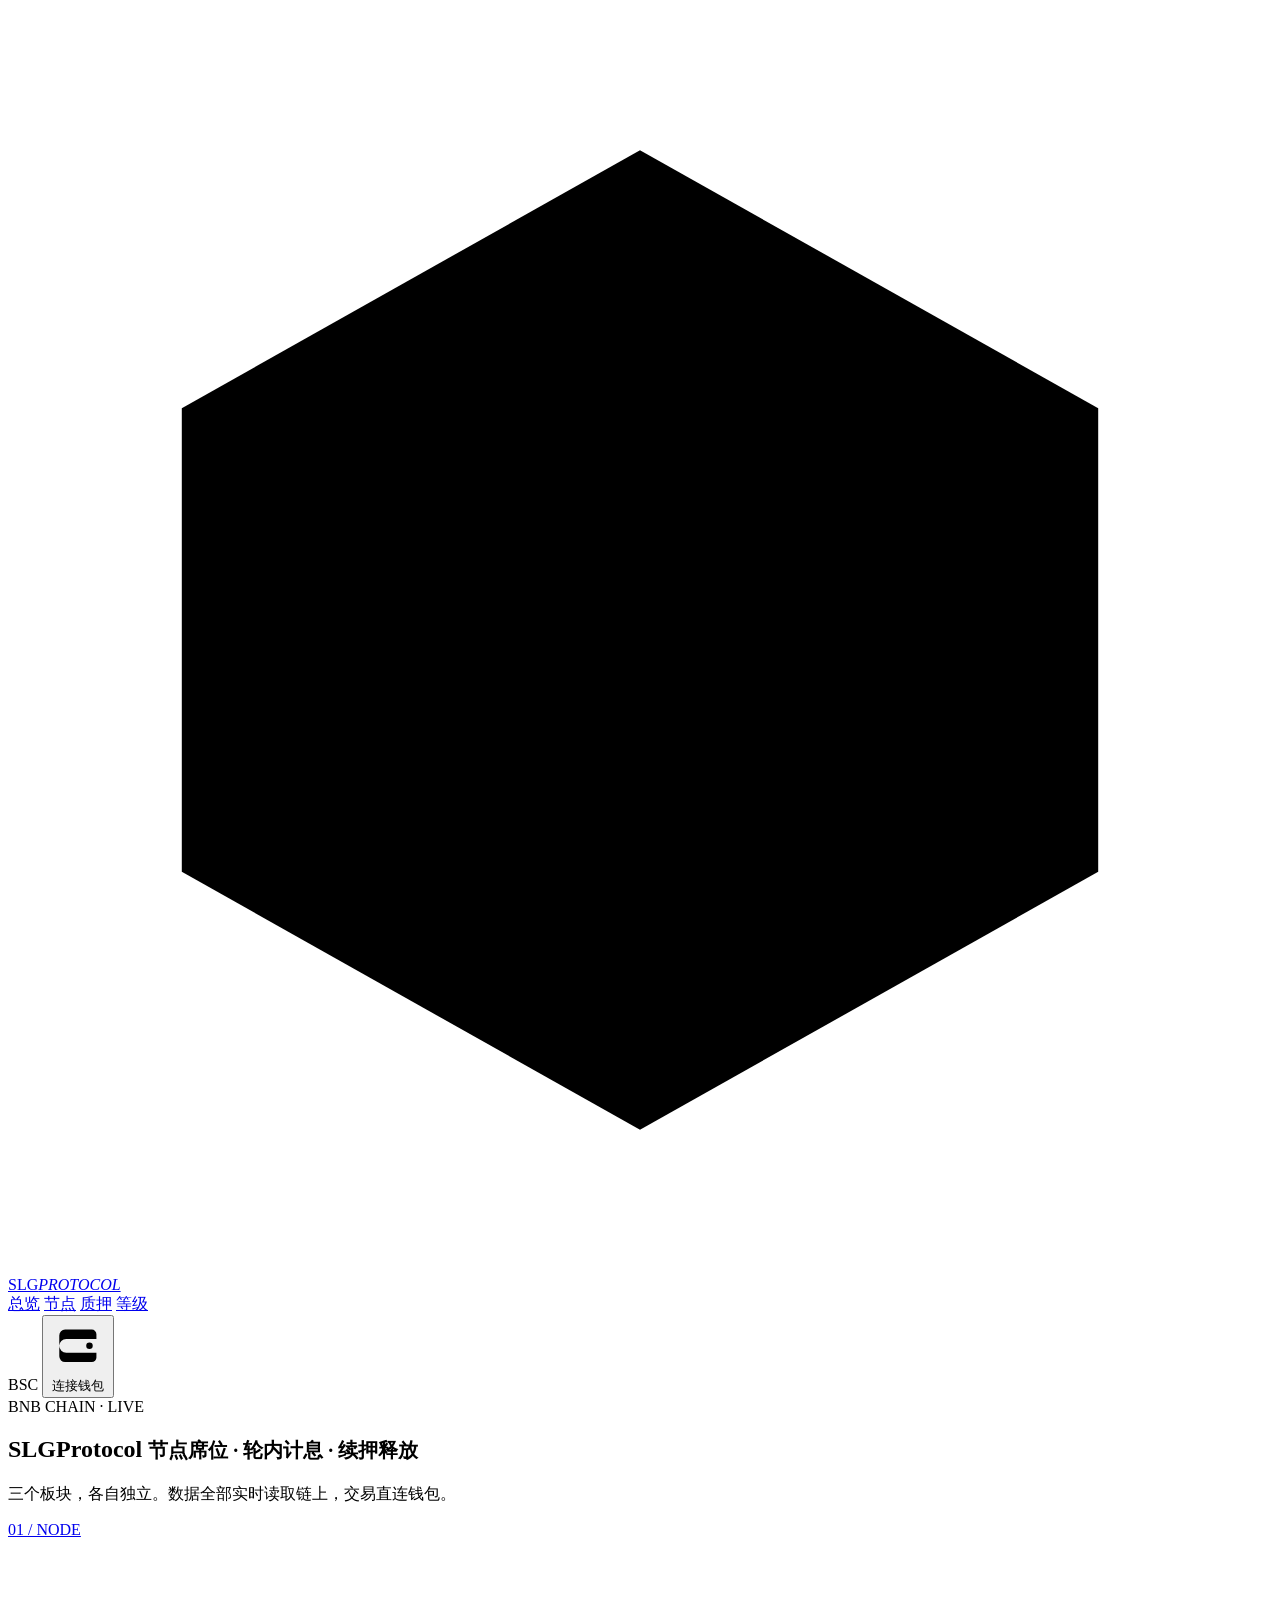
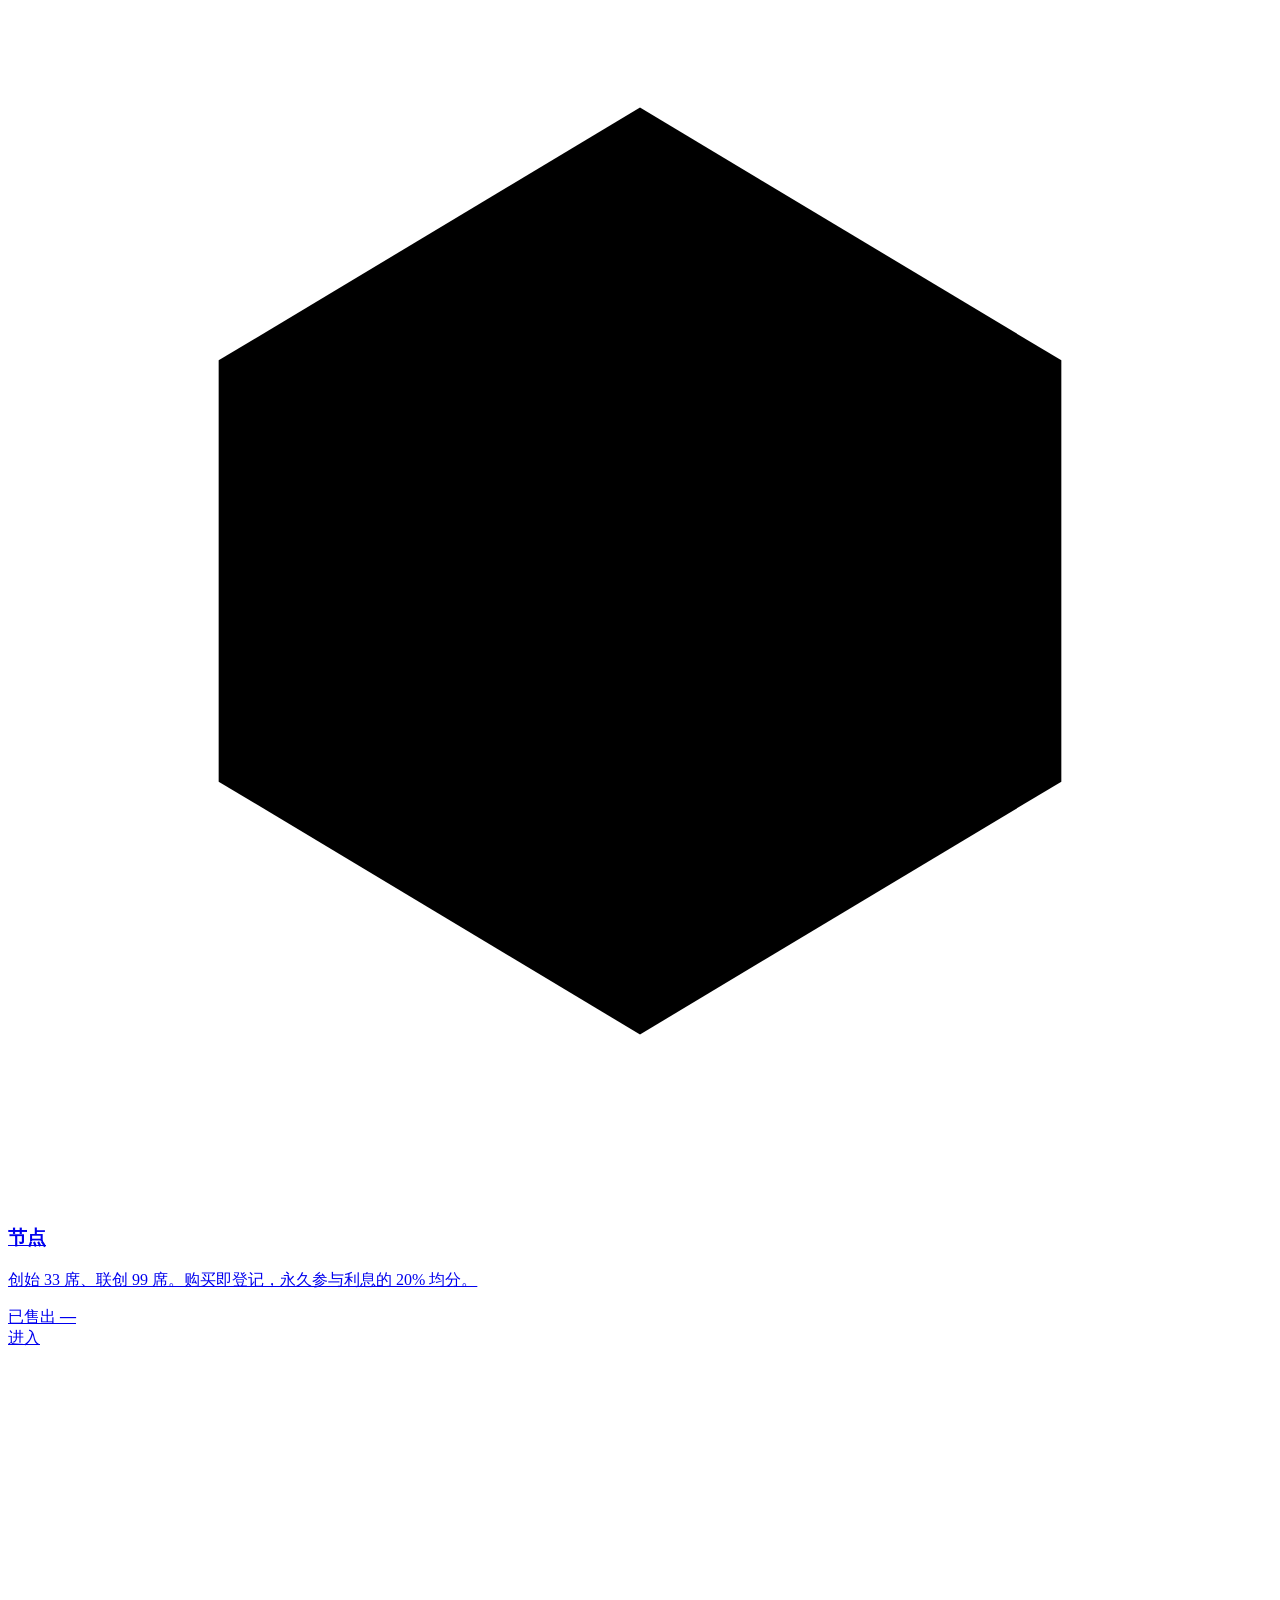
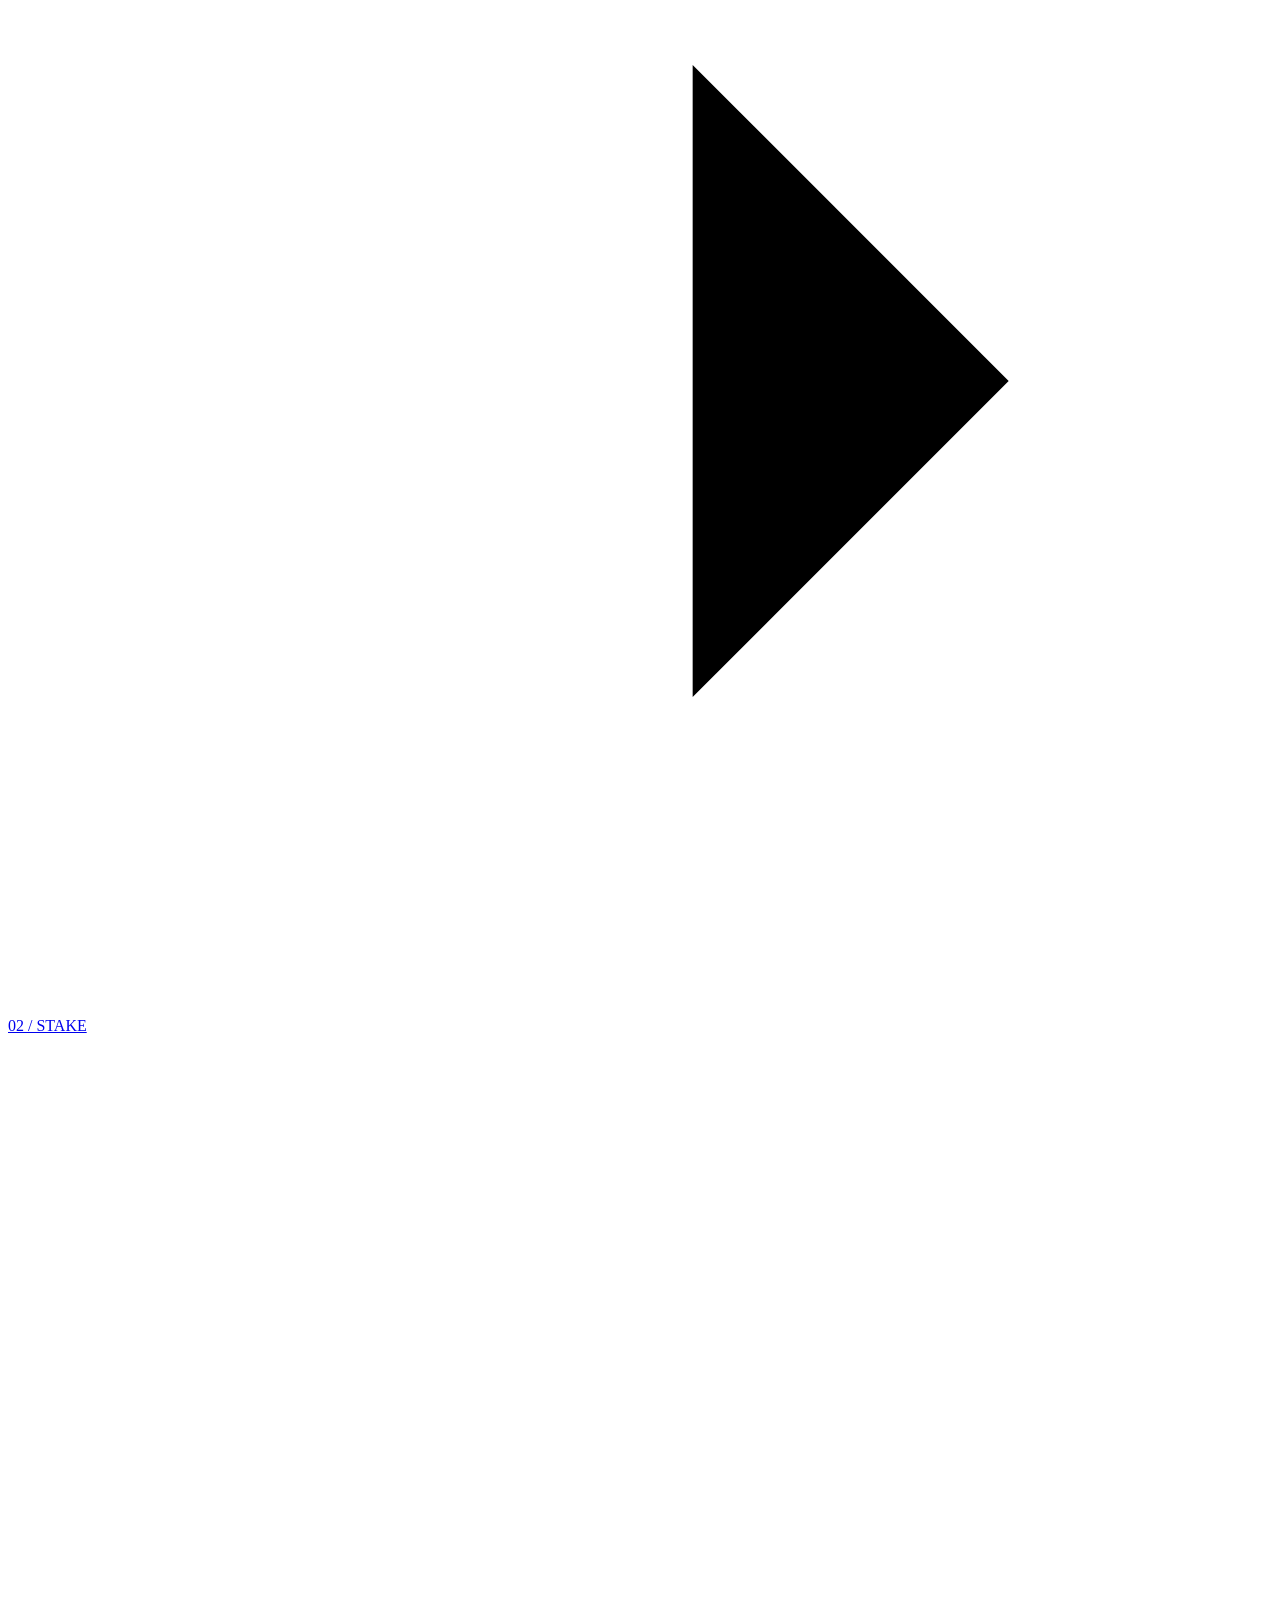
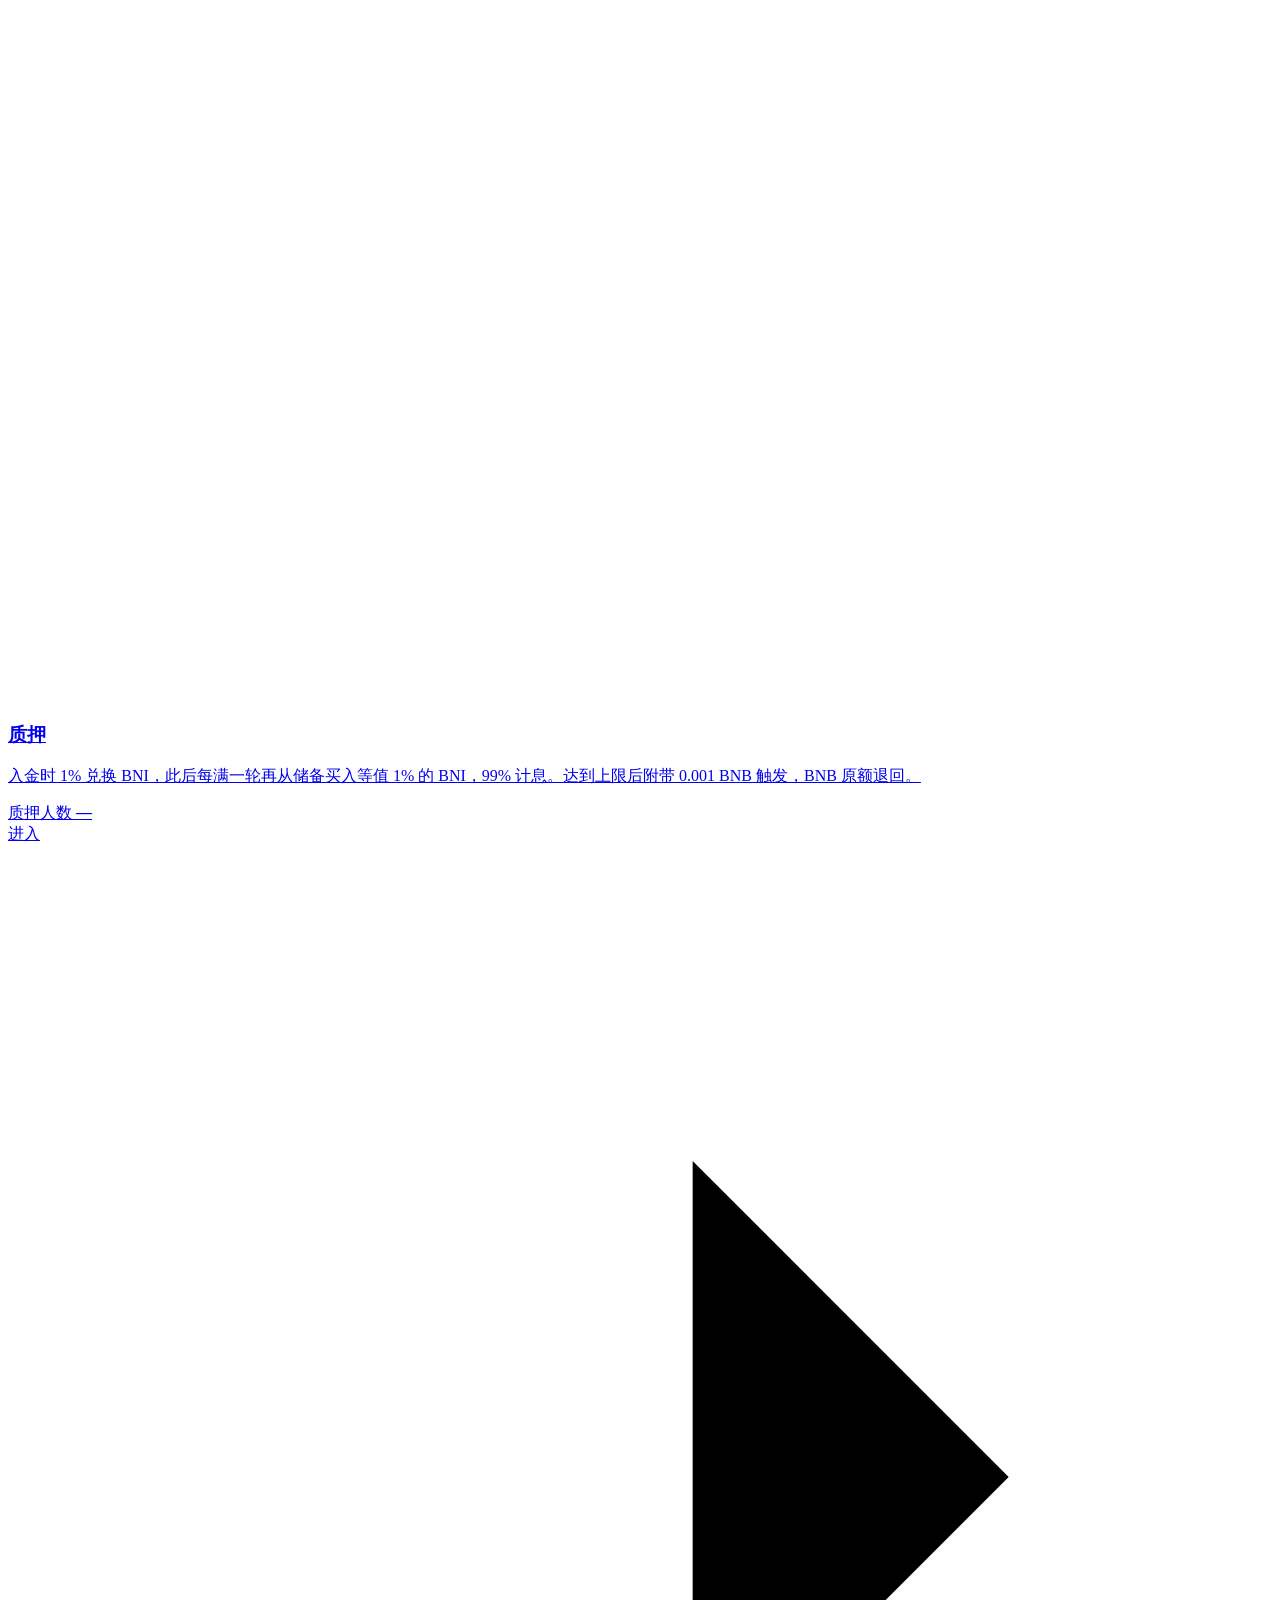
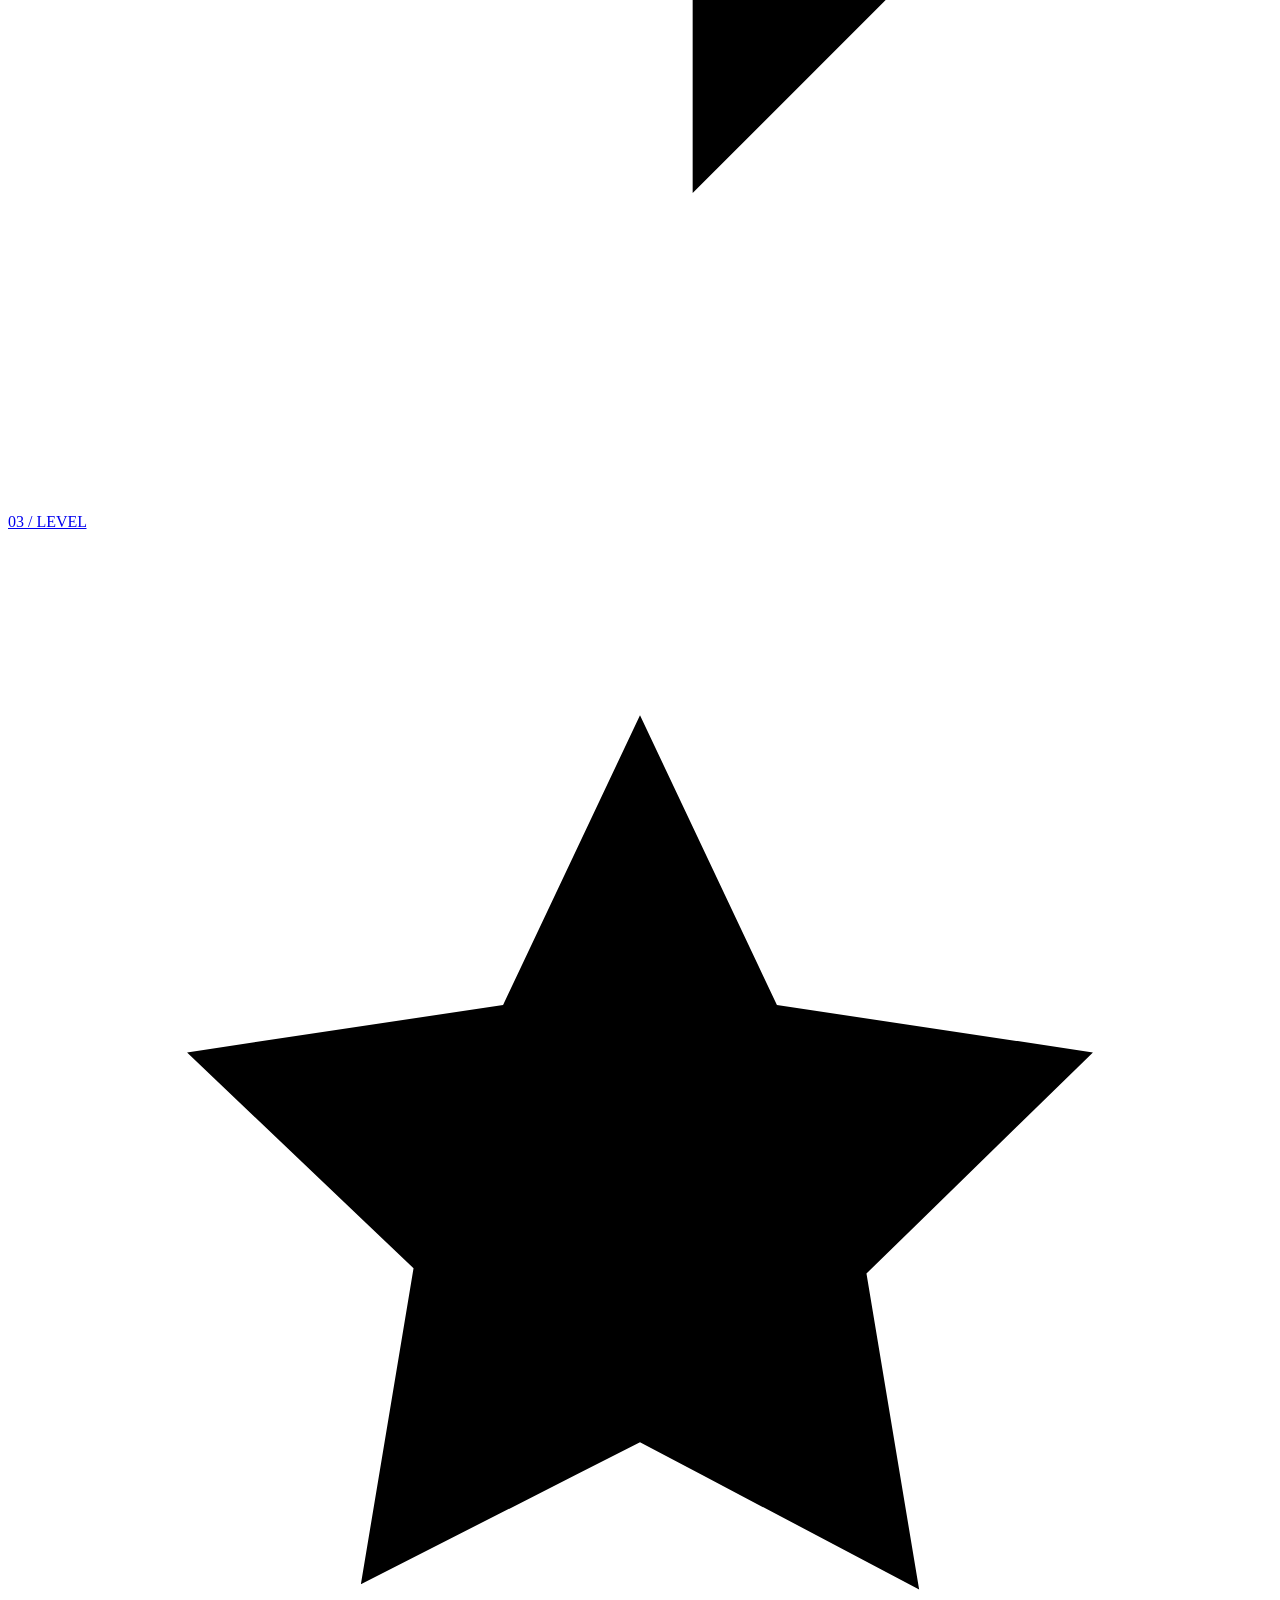
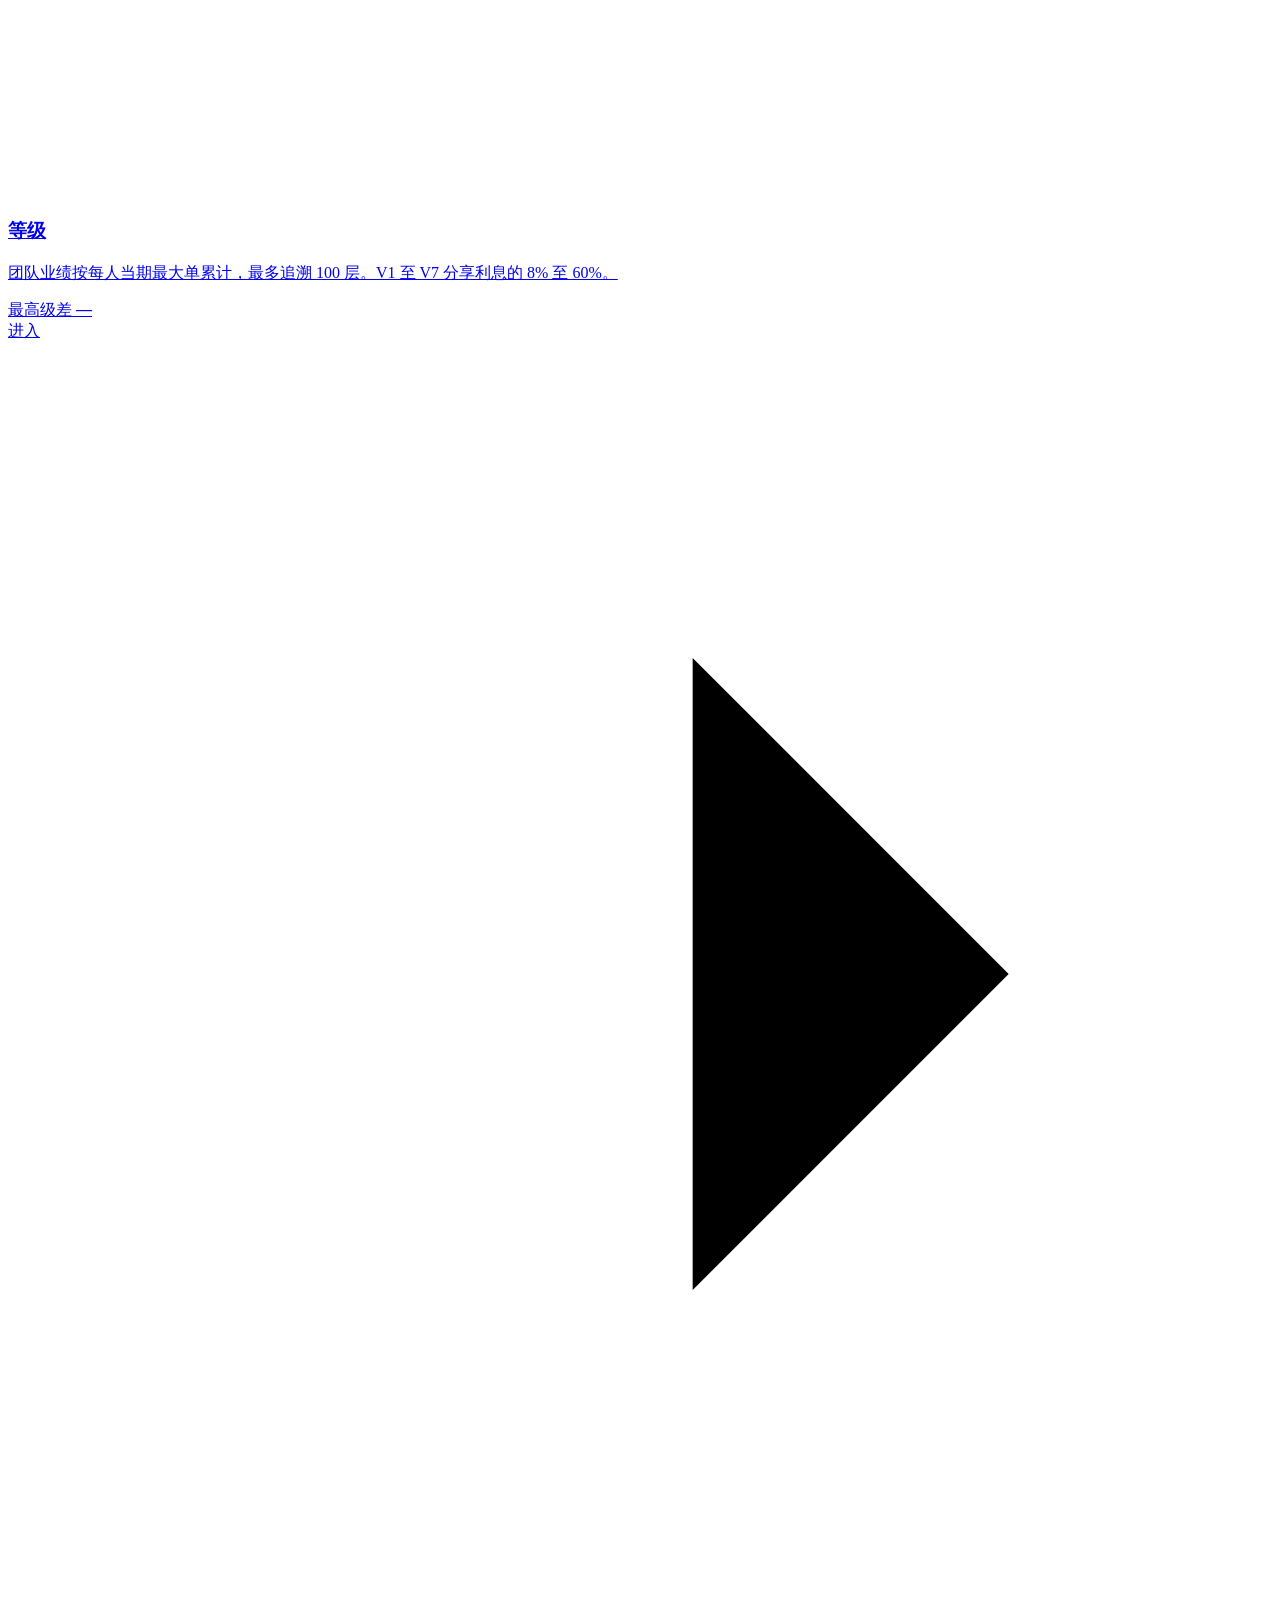
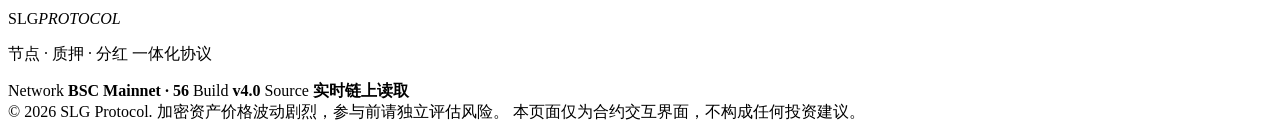
==== index.html @ dc079067 "Add files via upload" ====
<!DOCTYPE html>
<html lang="zh-CN" class="no-js">
<head>
<meta charset="UTF-8" />
<meta name="viewport" content="width=device-width, initial-scale=1.0" />
<meta name="description" content="SLG Protocol · BNB Chain 上的节点与质押协议，实时读取链上状态。" />
<title>SLG Protocol · 总览</title>
<link rel="icon" href="data:image/svg+xml,%3Csvg xmlns='http://www.w3.org/2000/svg' viewBox='0 0 32 32'%3E%3Crect width='32' height='32' rx='8' fill='%23070a0a'/%3E%3Cpath d='M16 5 26 10.7v10.6L16 27 6 21.3V10.7z' fill='none' stroke='%23c9f56a' stroke-width='1.8'/%3E%3Cpath d='M16 12.4 20 16l-4 3.6L12 16z' fill='%23c9f56a'/%3E%3C/svg%3E" />
<meta name="theme-color" content="#070a0a" />
<meta http-equiv="Content-Security-Policy" content="default-src 'self'; script-src 'self'; style-src 'self' 'unsafe-inline'; img-src 'self' data:; font-src 'self'; connect-src https://rpc-bsc.48.club https://bsc-rpc.publicnode.com https://bsc.blockrazor.xyz https://bsc-dataseed.bnbchain.org https://bsc.nodereal.io https://bsc-mainnet.public.blastapi.io https://bsc-dataseed2.defibit.io https://bsc-dataseed3.defibit.io https://bsc-dataseed4.defibit.io https://bsc.mytokenpocket.vip; base-uri 'none'; form-action 'none'; object-src 'none'" />
<link rel="stylesheet" href="assets/css/style.css" />
</head>
<body data-page="home">

<div class="atmos" aria-hidden="true"></div>
<div class="grain" aria-hidden="true"></div>

<header class="topbar">
  <div class="wrap topbar-inner">
    <a class="brand" href="index.html" aria-label="SLG Protocol">
      <span class="brand-mark">
        <svg viewBox="0 0 24 24" aria-hidden="true">
          <path d="M12 2.7 20.7 7.6v8.8L12 21.3 3.3 16.4V7.6z"/>
          <path class="solid" d="M12 7.4 15.9 12 12 16.6 8.1 12z"/>
        </svg>
      </span>
      <span class="brand-text">SLG<em>PROTOCOL</em></span>
    </a>
    <nav class="nav">
      <a href="index.html" class="is-active">总览</a>
      <a href="nodes.html">节点</a>
      <a href="stake.html">质押</a>
      <a href="levels.html">等级</a>
    </nav>
    <div class="wallet">
      <span class="chain-pill" id="chainPill" title="当前网络"><i class="dot"></i><span id="chainName">BSC</span></span>
      <button class="btn btn-ghost btn-sm" id="connectBtn" type="button">
        <svg viewBox="0 0 24 24" class="ico" aria-hidden="true"><path d="M4 7.5A2.5 2.5 0 0 1 6.5 5H18a2 2 0 0 1 2 2v2H7a3 3 0 0 0 0 6h13v2a2 2 0 0 1-2 2H6.5A2.5 2.5 0 0 1 4 16.5v-9Z"/><circle cx="17" cy="12" r="1.4"/></svg>
        <span id="connectBtnText">连接钱包</span>
      </button>
    </div>
  </div>
</header>

<main>

  <section class="wrap landing">
    <span class="kicker"><i></i>BNB CHAIN · LIVE</span>
    <h1>SLG<span class="grad">Protocol</span>
      <small>节点席位 · 轮内计息 · 续押释放</small>
    </h1>
    <p class="lede">
      三个板块，各自独立。数据全部实时读取链上，交易直连钱包。
    </p>
  </section>

  <section class="wrap entries">
    <a class="pillar reveal" href="nodes.html">
      <div class="pillar-top">
        <span class="pillar-idx">01 / NODE</span>
        <span class="pillar-icon">
          <svg viewBox="0 0 24 24" aria-hidden="true"><path d="M12 3.2 20 8v8l-8 4.8L4 16V8z"/><path d="M12 8.4 16 11v2.6L12 16l-4-2.4V11z"/></svg>
        </span>
      </div>
      <h3>节点</h3>
      <p>创始 33 席、联创 99 席。购买即登记，永久参与利息的 20% 均分。</p>
      <div class="pillar-foot">
        <div class="pillar-figure">
          <span>已售出</span>
          <b id="pNodeSold">—</b>
        </div>
        <span class="pillar-go">进入
          <svg viewBox="0 0 24 24" aria-hidden="true"><path d="M5 12h13M13 6l6 6-6 6"/></svg>
        </span>
      </div>
    </a>

    <a class="pillar reveal" href="stake.html">
      <div class="pillar-top">
        <span class="pillar-idx">02 / STAKE</span>
        <span class="pillar-icon">
          <svg viewBox="0 0 24 24" aria-hidden="true"><path d="M4 18V9M9.3 18V5M14.7 18v-6M20 18v-9"/><path d="M3 21h18"/></svg>
        </span>
      </div>
      <h3>质押</h3>
      <p>入金时 1% 兑换 BNI，此后每满一轮再从储备买入等值 1% 的 BNI，99% 计息。达到上限后附带 0.001 BNB 触发，BNB 原额退回。</p>
      <div class="pillar-foot">
        <div class="pillar-figure">
          <span>质押人数</span>
          <b id="pStake">—</b>
        </div>
        <span class="pillar-go">进入
          <svg viewBox="0 0 24 24" aria-hidden="true"><path d="M5 12h13M13 6l6 6-6 6"/></svg>
        </span>
      </div>
    </a>

    <a class="pillar reveal" href="levels.html">
      <div class="pillar-top">
        <span class="pillar-idx">03 / LEVEL</span>
        <span class="pillar-icon">
          <svg viewBox="0 0 24 24" aria-hidden="true"><path d="M12 3.5 14.6 9l6 .9-4.3 4.2 1 6-5.3-2.8L6.7 20l1-6L3.4 9.9 9.4 9z"/></svg>
        </span>
      </div>
      <h3>等级</h3>
      <p>团队业绩按每人当期最大单累计，最多追溯 100 层。V1 至 V7 分享利息的 8% 至 60%。</p>
      <div class="pillar-foot">
        <div class="pillar-figure">
          <span>最高级差</span>
          <b id="pLevelRate">—</b>
        </div>
        <span class="pillar-go">进入
          <svg viewBox="0 0 24 24" aria-hidden="true"><path d="M5 12h13M13 6l6 6-6 6"/></svg>
        </span>
      </div>
    </a>
  </section>

</main>

<footer class="footer">
  <div class="wrap footer-inner">
    <div class="footer-brand">
      <span class="brand-text">SLG<em>PROTOCOL</em></span>
      <p>节点 · 质押 · 分红 一体化协议</p>
    </div>
    <div class="footer-meta">
      <span>Network <b>BSC Mainnet · 56</b></span>
      <span>Build <b id="footerVersion">v4.0</b></span>
      <span>Source <b>实时链上读取</b></span>
    </div>
  </div>
  <div class="wrap footer-bottom">
    <span>© 2026 SLG Protocol. 加密资产价格波动剧烈，参与前请独立评估风险。</span>
    <span>本页面仅为合约交互界面，不构成任何投资建议。</span>
  </div>
</footer>

<div class="toasts" id="toasts" aria-live="polite" aria-atomic="true"></div>

<script src="assets/js/ethers.umd.min.js"></script>
<script src="assets/js/config.js?v=16"></script>
<script src="assets/js/app.js?v=20"></script>
</body>
</html>
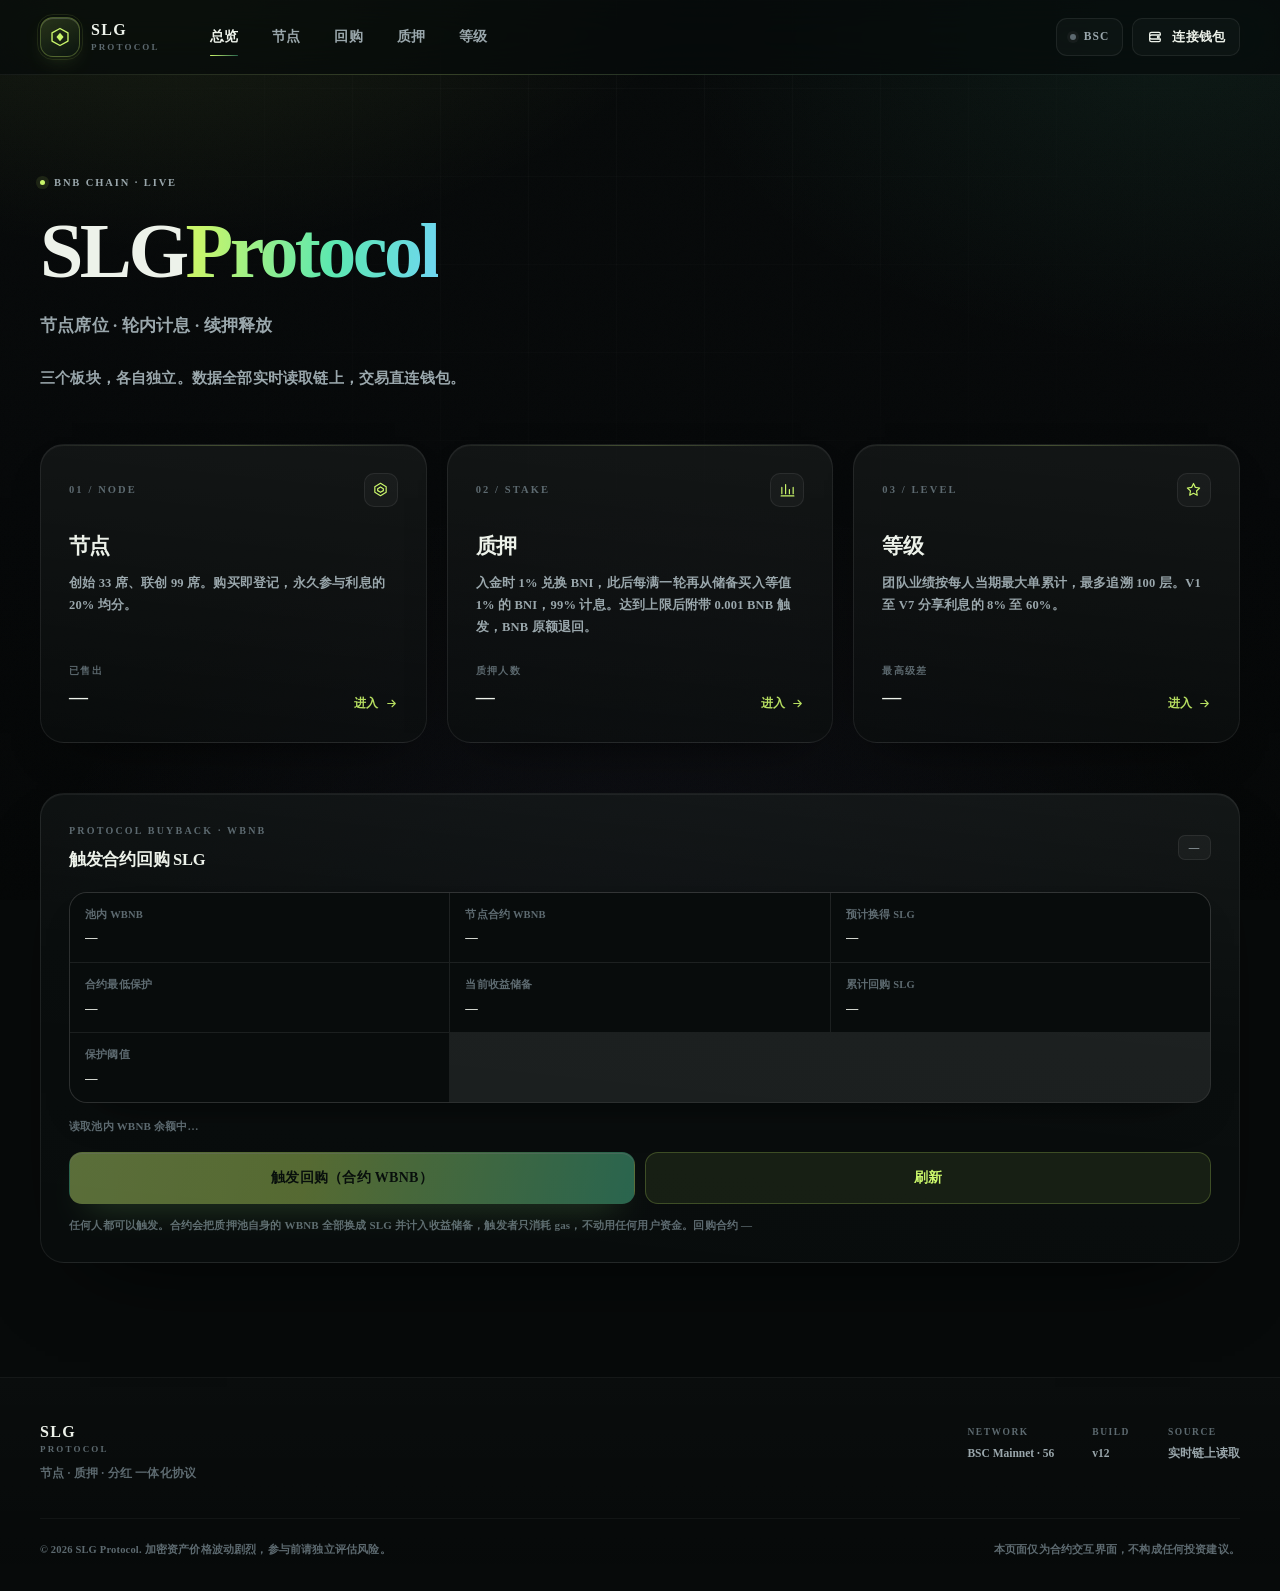
==== commit 42acd6f8: "Add files via upload" ====
--- a/index.html
+++ b/index.html
@@ -1,4 +1,4 @@
-<!DOCTYPE html>
+﻿<!DOCTYPE html>
 <html lang="zh-CN" class="no-js">
 <head>
 <meta charset="UTF-8" />
@@ -29,6 +29,7 @@
     <nav class="nav">
       <a href="index.html" class="is-active">总览</a>
       <a href="nodes.html">节点</a>
+      <a href="stake.html#buy">回购</a>
       <a href="stake.html">质押</a>
       <a href="levels.html">等级</a>
     </nav>
@@ -116,6 +117,40 @@
     </a>
   </section>
 
+  <section class="wrap section tight">
+    <article class="card reveal" id="bb">
+      <div class="head-actions" style="justify-content:space-between">
+        <div>
+          <span class="eyebrow">PROTOCOL BUYBACK · WBNB</span>
+          <h3 class="card-title">触发合约回购 SLG</h3>
+        </div>
+        <span class="tag" id="bbStateTag">—</span>
+      </div>
+
+      <div class="stat-grid" style="margin-top:18px">
+        <div class="acct"><span>池内 WBNB</span><b id="bbPoolWbnb">—</b></div>
+        <div class="acct"><span>节点合约 WBNB</span><b id="bbNodeWbnb">—</b></div>
+        <div class="acct"><span>预计换得 SLG</span><b id="bbQuoteSlg">—</b></div>
+        <div class="acct"><span>合约最低保护</span><b id="bbFloor">—</b></div>
+        <div class="acct"><span>当前收益储备</span><b id="bbReserve">—</b></div>
+        <div class="acct"><span>累计回购 SLG</span><b id="bbTotal">—</b></div>
+        <div class="acct"><span>保护阈值</span><b id="bbTolerance">—</b></div>
+      </div>
+
+      <p class="micro-note" id="bbHint" style="margin-top:14px">读取池内 WBNB 余额中…</p>
+
+      <div class="act-pair" style="margin-top:16px">
+        <button class="btn btn-primary" id="btnBuyback" type="button" disabled>触发回购（合约 WBNB）</button>
+        <button class="btn btn-soft" id="btnBuybackRefresh" type="button">刷新</button>
+      </div>
+
+      <p class="micro-note" style="margin-top:12px">
+        任何人都可以触发。合约会把质押池自身的 WBNB 全部换成 SLG 并计入收益储备，触发者只消耗 gas，不动用任何用户资金。回购合约
+        <b id="bbPoolAddr" class="mono">—</b>
+      </p>
+    </article>
+  </section>
+
 </main>
 
 <footer class="footer">
@@ -139,7 +174,7 @@
 <div class="toasts" id="toasts" aria-live="polite" aria-atomic="true"></div>
 
 <script src="assets/js/ethers.umd.min.js"></script>
-<script src="assets/js/config.js?v=16"></script>
-<script src="assets/js/app.js?v=20"></script>
+<script src="assets/js/config.js?v=18"></script>
+<script src="assets/js/app.js?v=24"></script>
 </body>
 </html>
--- a/assets/css/style.css
+++ b/assets/css/style.css
@@ -0,0 +1,2016 @@
+
+:root {
+  --bg: #070a0a;
+  --bg-deep: #050707;
+  --ink: #edf2ea;
+  --ink-dim: #9aa7ac;
+  --ink-faint: #5d6a70;
+  --jade: #c9f56a;
+  --mint: #5ce8b0;
+  --gold: #e8c37a;
+  --rose: #ff7f8a;
+  --violet: #a99bff;
+  --cyan: #6fd6f2;
+
+  --line: rgba(255, 255, 255, 0.075);
+  --line-2: rgba(255, 255, 255, 0.145);
+
+  --r-xl: 24px;
+  --r-lg: 18px;
+  --r-md: 13px;
+
+  --maxw: 1240px;
+  --pad: 40px;
+
+  --serif: "STSong", "华文宋体", "STSongti-SC-Bold", "STZhongsong", "华文中宋",
+    "Songti SC", "Noto Serif CJK SC", "Source Han Serif SC", "宋体", "SimSun", serif;
+  --sans: var(--serif);
+  --mono: var(--serif);
+
+  --shadow-lg: 0 40px 90px -50px rgba(0, 0, 0, 0.95);
+  --shadow-md: 0 22px 50px -32px rgba(0, 0, 0, 0.9);
+  --ease: cubic-bezier(0.22, 1, 0.36, 1);
+}
+
+* { box-sizing: border-box; }
+
+html {
+  scroll-behavior: smooth;
+  scroll-padding-top: 96px;
+  -webkit-text-size-adjust: 100%;
+}
+
+body {
+  margin: 0;
+  min-height: 100vh;
+  background: var(--bg);
+  color: var(--ink);
+  font-family: var(--serif);
+  font-size: 15.5px;
+  font-weight: 700;
+  line-height: 1.7;
+  letter-spacing: 0.012em;
+  -webkit-font-smoothing: antialiased;
+  -moz-osx-font-smoothing: grayscale;
+  text-rendering: optimizeLegibility;
+  overflow-x: hidden;
+}
+
+body,
+body *,
+body *::before,
+body *::after,
+input,
+select,
+button,
+textarea {
+  font-family: var(--serif) !important;
+  font-weight: 700 !important;
+}
+
+body svg,
+body svg * {
+  font-family: inherit !important;
+}
+
+[hidden] { display: none !important; }
+a { color: inherit; text-decoration: none; }
+button, input, select { font: inherit; color: inherit; }
+button { cursor: pointer; }
+::selection { background: rgba(201, 245, 106, 0.28); color: #fff; }
+
+::-webkit-scrollbar { width: 10px; height: 10px; }
+::-webkit-scrollbar-track { background: #070a0a; }
+::-webkit-scrollbar-thumb {
+  background: #1b2324;
+  border-radius: 99px;
+  border: 2px solid #070a0a;
+}
+::-webkit-scrollbar-thumb:hover { background: #2a3436; }
+
+
+.atmos {
+  position: fixed;
+  inset: 0;
+  z-index: -3;
+  pointer-events: none;
+  background:
+    radial-gradient(900px 520px at 12% -8%, rgba(201, 245, 106, 0.1), transparent 62%),
+    radial-gradient(760px 480px at 92% 4%, rgba(92, 232, 176, 0.07), transparent 66%),
+    radial-gradient(900px 700px at 50% 108%, rgba(169, 155, 255, 0.06), transparent 70%),
+    linear-gradient(180deg, #070a0a 0%, #060809 55%, #050707 100%);
+}
+
+.atmos::before {
+  content: "";
+  position: absolute;
+  inset: 0;
+  background-image:
+    linear-gradient(rgba(255, 255, 255, 0.026) 1px, transparent 1px),
+    linear-gradient(90deg, rgba(255, 255, 255, 0.026) 1px, transparent 1px);
+  background-size: 88px 88px;
+  mask-image: radial-gradient(circle at 50% 6%, rgba(0, 0, 0, 0.9), transparent 68%);
+  -webkit-mask-image: radial-gradient(circle at 50% 6%, rgba(0, 0, 0, 0.9), transparent 68%);
+}
+
+.grain {
+  position: fixed;
+  inset: 0;
+  z-index: -2;
+  pointer-events: none;
+  opacity: 0.05;
+  background-image: url("data:image/svg+xml;charset=utf-8,%3Csvg xmlns='http://www.w3.org/2000/svg' width='140' height='140'%3E%3Cfilter id='n'%3E%3CfeTurbulence type='fractalNoise' baseFrequency='0.85' numOctaves='3' stitchTiles='stitch'/%3E%3C/filter%3E%3Crect width='140' height='140' filter='url(%23n)' opacity='0.55'/%3E%3C/svg%3E");
+  mix-blend-mode: overlay;
+}
+
+
+.wrap {
+  width: min(var(--maxw), calc(100% - var(--pad) * 2));
+  margin-inline: auto;
+}
+
+main { display: block; }
+
+
+.topbar {
+  position: sticky;
+  top: 0;
+  z-index: 60;
+  border-bottom: 1px solid rgba(255, 255, 255, 0.055);
+  background: rgba(7, 10, 10, 0.7);
+  backdrop-filter: blur(20px) saturate(140%);
+  -webkit-backdrop-filter: blur(20px) saturate(140%);
+}
+
+.topbar::after {
+  content: "";
+  position: absolute;
+  left: 0;
+  right: 0;
+  bottom: -1px;
+  height: 1px;
+  background: linear-gradient(
+    90deg,
+    transparent,
+    rgba(201, 245, 106, 0.28),
+    rgba(92, 232, 176, 0.12),
+    transparent
+  );
+  opacity: 0.65;
+}
+
+.topbar-inner {
+  display: flex;
+  align-items: center;
+  gap: 34px;
+  height: 74px;
+}
+
+.brand { display: inline-flex; align-items: center; gap: 11px; flex: none; }
+
+.brand-mark {
+  position: relative;
+  display: grid;
+  place-items: center;
+  width: 40px;
+  height: 40px;
+  border-radius: 13px;
+  background: linear-gradient(155deg, rgba(201, 245, 106, 0.16), rgba(92, 232, 176, 0.03));
+  border: 1px solid rgba(201, 245, 106, 0.28);
+  box-shadow: inset 0 1px 0 rgba(255, 255, 255, 0.16), 0 8px 24px -14px rgba(201, 245, 106, 0.8);
+}
+
+.brand-mark svg {
+  width: 22px;
+  height: 22px;
+  color: var(--jade);
+  fill: none;
+  stroke: currentColor;
+  stroke-width: 1.5;
+  stroke-linejoin: round;
+}
+.brand-mark svg .solid { fill: var(--jade); stroke: none; }
+.brand-mark::after {
+  content: "";
+  position: absolute;
+  inset: -4px;
+  border-radius: 16px;
+  border: 1px solid rgba(201, 245, 106, 0.1);
+  pointer-events: none;
+}
+
+.brand-text {
+  display: flex;
+  flex-direction: column;
+  line-height: 1.05;
+  font-size: 16px;
+  font-weight: 750;
+  letter-spacing: 0.08em;
+}
+.brand-text em {
+  font-style: normal;
+  font-family: var(--mono);
+  font-size: 9px;
+  letter-spacing: 0.24em;
+  color: var(--ink-faint);
+  margin-top: 4px;
+  font-weight: 500;
+}
+
+.nav {
+  display: flex;
+  align-items: center;
+  gap: 2px;
+  margin-right: auto;
+}
+
+.nav a {
+  position: relative;
+  padding: 9px 16px;
+  border-radius: 10px;
+  font-size: 13.5px;
+  font-weight: 500;
+  color: var(--ink-dim);
+  transition: color 0.2s ease, background 0.2s ease;
+  white-space: nowrap;
+}
+.nav a:hover { color: var(--ink); background: rgba(255, 255, 255, 0.045); }
+.nav a.is-active { color: var(--ink); }
+.nav a.is-active::after {
+  content: "";
+  position: absolute;
+  left: 16px;
+  right: 16px;
+  bottom: 1px;
+  height: 1.5px;
+  border-radius: 2px;
+  background: linear-gradient(90deg, var(--jade), rgba(92, 232, 176, 0.4));
+}
+
+.wallet { display: flex; align-items: center; gap: 9px; flex: none; }
+
+.chain-pill {
+  display: inline-flex;
+  align-items: center;
+  gap: 8px;
+  height: 38px;
+  padding: 0 13px;
+  border-radius: 11px;
+  border: 1px solid var(--line);
+  background: rgba(255, 255, 255, 0.028);
+  font-size: 11.5px;
+  letter-spacing: 0.1em;
+  color: var(--ink-dim);
+  font-family: var(--mono);
+}
+.chain-pill .dot {
+  width: 6px;
+  height: 6px;
+  border-radius: 50%;
+  background: var(--ink-faint);
+  box-shadow: 0 0 0 3px rgba(255, 255, 255, 0.04);
+  transition: background 0.2s ease, box-shadow 0.2s ease;
+}
+.chain-pill.ok .dot {
+  background: var(--mint);
+  box-shadow: 0 0 0 3px rgba(92, 232, 176, 0.14), 0 0 12px rgba(92, 232, 176, 0.7);
+}
+.chain-pill.bad .dot {
+  background: var(--gold);
+  box-shadow: 0 0 0 3px rgba(232, 195, 122, 0.16);
+}
+
+
+.btn {
+  position: relative;
+  display: inline-flex;
+  align-items: center;
+  justify-content: center;
+  gap: 9px;
+  height: 44px;
+  padding: 0 20px;
+  border-radius: 12px;
+  border: 1px solid transparent;
+  background: transparent;
+  font-size: 14px;
+  font-weight: 620;
+  letter-spacing: 0.01em;
+  white-space: nowrap;
+  transition: transform 0.18s var(--ease), box-shadow 0.24s ease, background 0.2s ease,
+    border-color 0.2s ease, opacity 0.2s ease, color 0.2s ease;
+}
+.btn:hover:not(:disabled) { transform: translateY(-1.5px); }
+.btn:active:not(:disabled) { transform: translateY(0); }
+.btn:disabled { opacity: 0.4; cursor: not-allowed; }
+
+.btn .ico {
+  width: 16px;
+  height: 16px;
+  fill: none;
+  stroke: currentColor;
+  stroke-width: 1.9;
+  stroke-linecap: round;
+  stroke-linejoin: round;
+}
+
+.btn-sm { height: 38px; padding: 0 14px; font-size: 13px; border-radius: 10px; }
+.btn-tall { height: 54px; font-size: 15px; border-radius: 14px; }
+.btn-block { width: 100%; }
+.btn-mini { height: 30px; padding: 0 12px; font-size: 12px; border-radius: 8px; letter-spacing: 0.02em; }
+
+.btn-primary {
+  background: linear-gradient(102deg, #d6ff7d 0%, var(--jade) 42%, var(--mint) 100%);
+  color: #08120b;
+  box-shadow: inset 0 1px 0 rgba(255, 255, 255, 0.4), 0 16px 34px -18px rgba(160, 255, 140, 0.8);
+}
+.btn-primary:hover:not(:disabled) {
+  box-shadow: inset 0 1px 0 rgba(255, 255, 255, 0.5), 0 20px 42px -16px rgba(160, 255, 140, 0.85);
+}
+
+.btn-gold {
+  background: linear-gradient(102deg, #f4d79c, var(--gold));
+  color: #1d1503;
+  box-shadow: inset 0 1px 0 rgba(255, 255, 255, 0.42), 0 16px 34px -20px rgba(232, 195, 122, 0.85);
+}
+
+.btn-outline {
+  border-color: var(--line-2);
+  background: rgba(255, 255, 255, 0.022);
+  color: var(--ink);
+}
+.btn-outline:hover:not(:disabled) {
+  background: rgba(255, 255, 255, 0.06);
+  border-color: rgba(255, 255, 255, 0.26);
+}
+
+.btn-ghost {
+  border-color: var(--line);
+  background: rgba(255, 255, 255, 0.026);
+  color: var(--ink);
+}
+.btn-ghost:hover:not(:disabled) { background: rgba(255, 255, 255, 0.065); border-color: var(--line-2); }
+
+.btn-soft {
+  border-color: rgba(201, 245, 106, 0.22);
+  background: rgba(201, 245, 106, 0.075);
+  color: var(--jade);
+}
+.btn-soft:hover:not(:disabled) { background: rgba(201, 245, 106, 0.13); }
+
+.btn.is-loading { pointer-events: none; }
+.btn.is-loading .btn-label { opacity: 0.3; }
+.btn.is-loading::after {
+  content: "";
+  width: 15px;
+  height: 15px;
+  border-radius: 50%;
+  border: 1.8px solid currentColor;
+  border-right-color: transparent;
+  animation: spin 0.7s linear infinite;
+}
+@keyframes spin { to { transform: rotate(360deg); } }
+
+.btn-block { justify-content: flex-start; }
+.btn-block .btn-label { margin-right: auto; }
+.btn-block .btn-amount,
+.btn-block .btn-step {
+  font-family: var(--mono);
+  font-size: 11.5px;
+  font-weight: 500;
+  letter-spacing: 0;
+  opacity: 0.7;
+}
+
+.icon-btn {
+  display: grid;
+  place-items: center;
+  width: 34px;
+  height: 34px;
+  border-radius: 10px;
+  border: 1px solid var(--line);
+  background: rgba(255, 255, 255, 0.028);
+  color: var(--ink-dim);
+  transition: color 0.2s, background 0.2s, border-color 0.2s;
+}
+.icon-btn:hover { color: var(--ink); background: rgba(255, 255, 255, 0.07); border-color: var(--line-2); }
+.icon-btn .ico {
+  width: 15px;
+  height: 15px;
+  fill: none;
+  stroke: currentColor;
+  stroke-width: 1.9;
+  stroke-linecap: round;
+  stroke-linejoin: round;
+}
+.icon-btn.is-loading .ico { animation: spin 0.85s linear infinite; }
+
+.link-btn {
+  border: 0;
+  background: none;
+  padding: 0;
+  font-size: 11.5px;
+  font-weight: 600;
+  color: var(--jade);
+  letter-spacing: 0.02em;
+}
+.link-btn:hover { text-decoration: underline; }
+.link-btn:disabled { color: var(--ink-faint); cursor: not-allowed; text-decoration: none; }
+
+
+.eyebrow {
+  display: block;
+  font-family: var(--mono);
+  font-size: 10px;
+  letter-spacing: 0.22em;
+  text-transform: uppercase;
+  color: var(--ink-faint);
+}
+
+.kicker {
+  display: inline-flex;
+  align-items: center;
+  gap: 9px;
+  font-family: var(--mono);
+  font-size: 10.5px;
+  letter-spacing: 0.18em;
+  text-transform: uppercase;
+  color: var(--ink-dim);
+}
+.kicker i {
+  width: 5px;
+  height: 5px;
+  border-radius: 50%;
+  background: var(--jade);
+  box-shadow: 0 0 0 4px rgba(201, 245, 106, 0.1);
+  animation: pulse 2.6s ease-in-out infinite;
+}
+@keyframes pulse {
+  0%, 100% { box-shadow: 0 0 0 3px rgba(201, 245, 106, 0.12), 0 0 0 rgba(201, 245, 106, 0); }
+  50% { box-shadow: 0 0 0 6px rgba(201, 245, 106, 0.02), 0 0 14px rgba(201, 245, 106, 0.5); }
+}
+
+.grad {
+  background: linear-gradient(96deg, var(--jade) 6%, var(--mint) 58%, var(--cyan) 100%);
+  -webkit-background-clip: text;
+  background-clip: text;
+  color: transparent;
+}
+
+.mono { font-family: var(--mono); }
+
+
+.ticker {
+  border-bottom: 1px solid rgba(255, 255, 255, 0.05);
+  background: linear-gradient(180deg, rgba(255, 255, 255, 0.022), transparent);
+}
+
+.ticker-inner {
+  display: flex;
+  align-items: center;
+  height: 52px;
+  overflow-x: auto;
+  scrollbar-width: none;
+}
+.ticker-inner::-webkit-scrollbar { display: none; }
+
+.tick {
+  display: inline-flex;
+  align-items: center;
+  gap: 8px;
+  padding: 0 22px;
+  border-right: 1px solid rgba(255, 255, 255, 0.055);
+  white-space: nowrap;
+  font-size: 11.5px;
+  color: var(--ink-faint);
+  font-family: var(--mono);
+  letter-spacing: 0.04em;
+}
+.tick:first-child { padding-left: 0; }
+.tick b { color: var(--ink); font-weight: 600; font-size: 12.5px; letter-spacing: -0.01em; }
+.tick:last-child { border-right: 0; }
+
+.tick-live {
+  display: inline-flex;
+  align-items: center;
+  gap: 7px;
+  margin-left: auto;
+  padding-left: 22px;
+  padding-right: 0;
+  border-right: 0;
+  color: var(--ink-dim);
+}
+.tick-live i {
+  width: 5px;
+  height: 5px;
+  border-radius: 50%;
+  background: var(--mint);
+  animation: pulse 2.4s ease-in-out infinite;
+}
+
+
+.landing { padding: 92px 0 52px; }
+
+.landing h1 {
+  margin: 20px 0 0;
+  font-size: clamp(44px, 6.2vw, 78px);
+  line-height: 0.98;
+  letter-spacing: -0.045em;
+  font-weight: 820;
+}
+.landing h1 small {
+  display: block;
+  margin-top: 22px;
+  font-size: clamp(14px, 1.5vw, 17px);
+  font-weight: 500;
+  letter-spacing: 0.01em;
+  line-height: 1.6;
+  color: var(--ink-dim);
+}
+
+.lede {
+  max-width: 540px;
+  margin: 26px 0 0;
+  font-size: 14.5px;
+  line-height: 1.85;
+  color: var(--ink-dim);
+}
+
+.entries {
+  display: grid;
+  grid-template-columns: repeat(3, 1fr);
+  gap: 20px;
+  padding-bottom: 8px;
+}
+
+
+.page-head {
+  display: flex;
+  align-items: flex-end;
+  justify-content: space-between;
+  gap: 48px;
+  padding: 54px 0 32px;
+  border-bottom: 1px solid rgba(255, 255, 255, 0.05);
+}
+
+.page-head-copy { max-width: 660px; }
+.page-head h1 {
+  margin: 16px 0 0;
+  font-size: clamp(20px, 6vw, 36px);
+  line-height: 1.25;
+  letter-spacing: -0.028em;
+  font-weight: 780;
+  white-space: nowrap;
+}
+.page-head p {
+  margin: 18px 0 0;
+  max-width: 560px;
+  color: var(--ink-dim);
+  font-size: 14px;
+  line-height: 1.85;
+}
+
+.page-head-side {
+  display: flex;
+  gap: 34px;
+  flex: none;
+  padding-bottom: 4px;
+}
+.head-metric { display: flex; flex-direction: column; gap: 3px; }
+.head-metric span {
+  font-family: var(--mono);
+  font-size: 9.5px;
+  letter-spacing: 0.16em;
+  text-transform: uppercase;
+  color: var(--ink-faint);
+}
+.head-metric b {
+  font-family: var(--mono);
+  font-size: 17px;
+  font-weight: 600;
+  letter-spacing: -0.02em;
+}
+
+
+.section { padding: 60px 0; }
+.section.tight { padding: 42px 0; }
+
+.section-head {
+  display: flex;
+  align-items: flex-end;
+  justify-content: space-between;
+  gap: 44px;
+  margin-bottom: 28px;
+}
+.section-head h2 {
+  margin: 10px 0 0;
+  font-size: clamp(23px, 2.7vw, 31px);
+  font-weight: 780;
+  letter-spacing: -0.03em;
+  line-height: 1.15;
+}
+.section-head > p {
+  max-width: 430px;
+  margin: 0;
+  font-size: 13px;
+  line-height: 1.8;
+  color: var(--ink-dim);
+}
+
+.section-rule {
+  display: flex;
+  align-items: center;
+  gap: 14px;
+  margin-bottom: 26px;
+}
+.section-rule .idx {
+  font-family: var(--mono);
+  font-size: 11px;
+  letter-spacing: 0.18em;
+  color: var(--jade);
+  opacity: 0.85;
+}
+.section-rule .line {
+  flex: 1;
+  height: 1px;
+  background: linear-gradient(90deg, rgba(255, 255, 255, 0.13), rgba(255, 255, 255, 0.02));
+}
+
+
+.card {
+  position: relative;
+  padding: 28px;
+  border: 1px solid var(--line);
+  border-radius: var(--r-xl);
+  background:
+    linear-gradient(186deg, rgba(255, 255, 255, 0.05), rgba(255, 255, 255, 0.012) 46%, rgba(255, 255, 255, 0.004)),
+    rgba(9, 13, 13, 0.66);
+  box-shadow: var(--shadow-lg), inset 0 1px 0 rgba(255, 255, 255, 0.055);
+  transition: border-color 0.24s ease;
+}
+.card:hover { border-color: rgba(255, 255, 255, 0.12); }
+.card-flat { box-shadow: var(--shadow-md), inset 0 1px 0 rgba(255, 255, 255, 0.045); }
+
+.panel-head {
+  display: flex;
+  align-items: flex-start;
+  justify-content: space-between;
+  gap: 16px;
+}
+.panel-head h2,
+.card-title {
+  margin: 8px 0 0;
+  font-size: 18.5px;
+  font-weight: 720;
+  letter-spacing: -0.018em;
+}
+.card-title { font-size: 16.5px; margin-top: 7px; }
+
+.tag {
+  display: inline-flex;
+  align-items: center;
+  gap: 6px;
+  height: 25px;
+  padding: 0 10px;
+  border-radius: 7px;
+  border: 1px solid var(--line);
+  background: rgba(255, 255, 255, 0.04);
+  font-size: 10.5px;
+  letter-spacing: 0.06em;
+  color: var(--ink-dim);
+  font-family: var(--mono);
+  white-space: nowrap;
+}
+.tag.live {
+  color: var(--mint);
+  border-color: rgba(92, 232, 176, 0.28);
+  background: rgba(92, 232, 176, 0.07);
+}
+.tag.warn {
+  color: var(--gold);
+  border-color: rgba(232, 195, 122, 0.3);
+  background: rgba(232, 195, 122, 0.07);
+}
+.tag.dead {
+  color: var(--rose);
+  border-color: rgba(255, 127, 138, 0.3);
+  background: rgba(255, 127, 138, 0.07);
+}
+.tag-gold {
+  color: var(--gold);
+  border-color: rgba(232, 195, 122, 0.28);
+  background: rgba(232, 195, 122, 0.07);
+}
+
+.micro-note {
+  margin: 0;
+  font-size: 11px;
+  line-height: 1.7;
+  color: var(--ink-faint);
+}
+.panel-note {
+  margin: 18px 0 0;
+  font-size: 11.5px;
+  line-height: 1.75;
+  color: var(--ink-faint);
+}
+
+
+.bar {
+  position: relative;
+  height: 5px;
+  border-radius: 99px;
+  background: rgba(255, 255, 255, 0.065);
+  overflow: hidden;
+}
+.bar > span {
+  display: block;
+  width: 0;
+  height: 100%;
+  border-radius: inherit;
+  background: linear-gradient(90deg, var(--jade), var(--mint));
+  box-shadow: 0 0 14px rgba(201, 245, 106, 0.45);
+  transition: width 0.9s var(--ease);
+}
+.bar-lg { height: 8px; }
+.bar-round { height: 7px; }
+.bar-round > span {
+  background: linear-gradient(90deg, var(--gold), var(--jade));
+  box-shadow: 0 0 14px rgba(232, 195, 122, 0.4);
+}
+
+
+.pillars { display: grid; grid-template-columns: repeat(3, 1fr); gap: 20px; }
+
+.pillar {
+  position: relative;
+  display: flex;
+  flex-direction: column;
+  min-height: 262px;
+  padding: 28px;
+  border-radius: var(--r-xl);
+  border: 1px solid var(--line);
+  background:
+    linear-gradient(186deg, rgba(255, 255, 255, 0.048), rgba(255, 255, 255, 0.008)),
+    rgba(9, 13, 13, 0.6);
+  box-shadow: var(--shadow-md), inset 0 1px 0 rgba(255, 255, 255, 0.05);
+  overflow: hidden;
+  transition: transform 0.34s var(--ease), border-color 0.26s ease, box-shadow 0.34s ease;
+}
+.pillar::before {
+  content: "";
+  position: absolute;
+  inset: 0 0 auto;
+  height: 1px;
+  background: linear-gradient(90deg, transparent, rgba(201, 245, 106, 0.4), transparent);
+  opacity: 0.55;
+  transition: opacity 0.3s ease;
+}
+.pillar:hover {
+  transform: translateY(-4px);
+  border-color: rgba(201, 245, 106, 0.22);
+  box-shadow: var(--shadow-lg), 0 0 0 1px rgba(201, 245, 106, 0.06),
+    inset 0 1px 0 rgba(255, 255, 255, 0.08);
+}
+.pillar:hover::before { opacity: 1; }
+
+.pillar-top { display: flex; align-items: center; justify-content: space-between; }
+.pillar-idx {
+  font-family: var(--mono);
+  font-size: 10.5px;
+  letter-spacing: 0.2em;
+  color: var(--ink-faint);
+}
+.pillar-icon {
+  display: grid;
+  place-items: center;
+  width: 34px;
+  height: 34px;
+  border-radius: 10px;
+  border: 1px solid var(--line);
+  background: rgba(255, 255, 255, 0.03);
+  color: var(--jade);
+}
+.pillar-icon svg {
+  width: 17px;
+  height: 17px;
+  fill: none;
+  stroke: currentColor;
+  stroke-width: 1.7;
+  stroke-linecap: round;
+  stroke-linejoin: round;
+}
+
+.pillar h3 { margin: 22px 0 0; font-size: 21px; font-weight: 760; letter-spacing: -0.025em; }
+.pillar p { margin: 9px 0 0; font-size: 12.5px; line-height: 1.75; color: var(--ink-dim); }
+
+.pillar-foot {
+  display: flex;
+  align-items: flex-end;
+  justify-content: space-between;
+  gap: 16px;
+  margin-top: auto;
+  padding-top: 24px;
+}
+.pillar-figure { display: flex; flex-direction: column; gap: 2px; }
+.pillar-figure span {
+  font-family: var(--mono);
+  font-size: 9.5px;
+  letter-spacing: 0.14em;
+  text-transform: uppercase;
+  color: var(--ink-faint);
+}
+.pillar-figure b { font-family: var(--mono); font-size: 19px; font-weight: 650; letter-spacing: -0.025em; }
+
+.pillar-go {
+  display: inline-flex;
+  align-items: center;
+  gap: 6px;
+  font-size: 12px;
+  font-weight: 600;
+  color: var(--jade);
+  opacity: 0.9;
+  transition: gap 0.22s ease, opacity 0.22s ease;
+}
+.pillar:hover .pillar-go { gap: 10px; opacity: 1; }
+.pillar-go svg {
+  width: 13px;
+  height: 13px;
+  fill: none;
+  stroke: currentColor;
+  stroke-width: 2;
+  stroke-linecap: round;
+  stroke-linejoin: round;
+}
+
+
+.node-grid { display: grid; grid-template-columns: 1fr 1fr; gap: 20px; }
+
+.node-card {
+  padding: 30px;
+  border-radius: var(--r-xl);
+  border: 1px solid var(--line);
+  background:
+    radial-gradient(120% 80% at 88% -12%, rgba(232, 195, 122, 0.08), transparent 56%),
+    linear-gradient(186deg, rgba(255, 255, 255, 0.05), rgba(255, 255, 255, 0.008)),
+    rgba(9, 13, 13, 0.66);
+  box-shadow: var(--shadow-lg), inset 0 1px 0 rgba(255, 255, 255, 0.06);
+}
+.node-card.mint {
+  background:
+    radial-gradient(120% 80% at 88% -12%, rgba(92, 232, 176, 0.08), transparent 56%),
+    linear-gradient(186deg, rgba(255, 255, 255, 0.05), rgba(255, 255, 255, 0.008)),
+    rgba(9, 13, 13, 0.66);
+}
+
+.node-top { display: flex; align-items: flex-start; justify-content: space-between; gap: 24px; }
+.node-badge {
+  display: inline-block;
+  padding: 4px 9px;
+  border-radius: 6px;
+  font-family: var(--mono);
+  font-size: 9.5px;
+  letter-spacing: 0.18em;
+}
+.node-badge.gold {
+  color: var(--gold);
+  background: rgba(232, 195, 122, 0.09);
+  border: 1px solid rgba(232, 195, 122, 0.24);
+}
+.node-badge.mint {
+  color: var(--mint);
+  background: rgba(92, 232, 176, 0.09);
+  border: 1px solid rgba(92, 232, 176, 0.24);
+}
+
+.node-title h3 { margin: 13px 0 5px; font-size: 25px; font-weight: 780; letter-spacing: -0.028em; }
+.node-title p { margin: 0; font-size: 12px; color: var(--ink-dim); }
+
+.node-price { text-align: right; flex: none; }
+.node-price span { display: block; font-size: 10.5px; color: var(--ink-faint); letter-spacing: 0.08em; }
+.node-price b {
+  display: block;
+  margin-top: 4px;
+  font-family: var(--mono);
+  font-size: 18px;
+  font-weight: 620;
+  letter-spacing: -0.02em;
+  white-space: nowrap;
+}
+.node-price small { display: block; margin-top: 3px; font-size: 10px; color: var(--ink-faint); white-space: nowrap; }
+
+.progress-block { margin-top: 26px; }
+.progress-head {
+  display: flex;
+  align-items: baseline;
+  justify-content: space-between;
+  gap: 12px;
+  margin-bottom: 10px;
+  font-size: 12px;
+  color: var(--ink-dim);
+}
+.progress-head b { color: var(--ink); font-family: var(--mono); font-weight: 600; }
+
+.node-holdings { display: flex; gap: 10px; margin-top: 22px; }
+.holding {
+  flex: 1;
+  display: flex;
+  flex-direction: column;
+  gap: 5px;
+  padding: 14px 16px;
+  border: 1px solid var(--line);
+  border-radius: var(--r-md);
+  background: rgba(0, 0, 0, 0.24);
+}
+.holding > span { font-size: 10.5px; color: var(--ink-faint); letter-spacing: 0.03em; }
+.holding > b {
+  font-family: var(--mono);
+  font-size: 14px;
+  font-weight: 600;
+  letter-spacing: -0.01em;
+  line-height: 1.35;
+  overflow-wrap: anywhere;
+}
+.holding .btn { margin-top: 4px; align-self: flex-start; }
+
+.buy-form { margin-top: 24px; padding-top: 22px; border-top: 1px solid rgba(255, 255, 255, 0.06); }
+
+
+.field { display: flex; flex-direction: column; gap: 7px; }
+.field > span,
+.field-label {
+  display: flex;
+  align-items: center;
+  justify-content: space-between;
+  gap: 10px;
+  font-size: 11px;
+  letter-spacing: 0.02em;
+  color: var(--ink-dim);
+}
+.field-hint { font-size: 10.5px; color: var(--ink-faint); font-family: var(--mono); }
+.field-hint-inline { font-size: 10px; color: var(--gold); font-family: var(--mono); letter-spacing: 0.04em; }
+
+input[type="text"] {
+  width: 100%;
+  height: 46px;
+  padding: 0 14px;
+  border-radius: var(--r-md);
+  border: 1px solid var(--line);
+  background: rgba(0, 0, 0, 0.3);
+  color: var(--ink);
+  font-family: var(--mono);
+  font-size: 13.5px;
+  outline: none;
+  transition: border-color 0.18s ease, box-shadow 0.18s ease, background 0.18s ease;
+}
+input[type="text"]::placeholder { color: #4a555b; font-family: var(--sans); font-size: 13px; }
+input[type="text"]:focus {
+  border-color: rgba(201, 245, 106, 0.45);
+  box-shadow: 0 0 0 3px rgba(201, 245, 106, 0.08);
+  background: rgba(0, 0, 0, 0.42);
+}
+
+.input-wrap {
+  display: flex;
+  align-items: center;
+  gap: 10px;
+  padding-right: 14px;
+  border: 1px solid var(--line);
+  border-radius: var(--r-md);
+  background: rgba(0, 0, 0, 0.3);
+  transition: border-color 0.18s ease, box-shadow 0.18s ease;
+}
+.input-wrap:focus-within {
+  border-color: rgba(201, 245, 106, 0.45);
+  box-shadow: 0 0 0 3px rgba(201, 245, 106, 0.08);
+}
+.input-wrap input {
+  border: 0;
+  background: transparent;
+  box-shadow: none;
+  height: 48px;
+  font-size: 15.5px;
+}
+.input-wrap input:focus { box-shadow: none; background: transparent; }
+.input-wrap .unit {
+  font-family: var(--mono);
+  font-size: 11px;
+  letter-spacing: 0.08em;
+  color: var(--ink-faint);
+  white-space: nowrap;
+}
+.input-wrap .link-btn { white-space: nowrap; }
+
+.limit-hint { font-size: 11px; color: var(--ink-faint); font-family: var(--mono); letter-spacing: 0.01em; }
+
+
+.kv-grid {
+  display: grid;
+  grid-template-columns: 1fr 1fr;
+  gap: 1px;
+  margin-top: 22px;
+  border: 1px solid var(--line);
+  border-radius: var(--r-lg);
+  overflow: hidden;
+  background: var(--line);
+}
+.kv {
+  display: flex;
+  flex-direction: column;
+  gap: 4px;
+  padding: 15px 17px;
+  background: #080c0c;
+}
+.kv span { font-size: 10.5px; color: var(--ink-faint); letter-spacing: 0.02em; }
+.kv b { font-family: var(--mono); font-size: 13.5px; font-weight: 600; letter-spacing: -0.012em; }
+.kv b.mono { font-size: 11.5px; color: var(--ink-dim); overflow: hidden; text-overflow: ellipsis; }
+
+.data-list { display: flex; flex-direction: column; gap: 2px; margin-top: 22px; }
+.data-row {
+  display: flex;
+  align-items: baseline;
+  justify-content: space-between;
+  gap: 16px;
+  padding: 12px 2px;
+  border-bottom: 1px solid rgba(255, 255, 255, 0.045);
+  font-size: 12.5px;
+  color: var(--ink-dim);
+}
+.data-row:last-child { border-bottom: 0; }
+.data-row b {
+  font-family: var(--mono);
+  font-size: 12.5px;
+  font-weight: 600;
+  color: var(--ink);
+  letter-spacing: -0.005em;
+}
+
+
+.notice {
+  display: flex;
+  gap: 11px;
+  margin-top: 22px;
+  padding: 13px 15px;
+  border: 1px solid rgba(232, 195, 122, 0.24);
+  border-radius: var(--r-md);
+  background: rgba(232, 195, 122, 0.055);
+  font-size: 11.5px;
+  line-height: 1.65;
+  color: #d8c7a2;
+}
+.notice .ico {
+  width: 15px;
+  height: 15px;
+  flex: none;
+  margin-top: 2px;
+  fill: none;
+  stroke: var(--gold);
+  stroke-width: 1.8;
+  stroke-linecap: round;
+  stroke-linejoin: round;
+}
+.notice.alert {
+  border-color: rgba(255, 127, 138, 0.26);
+  background: rgba(255, 127, 138, 0.06);
+  color: #e8b7bb;
+}
+.notice.alert .ico { stroke: var(--rose); }
+
+
+.board {
+  position: relative;
+  border: 1px solid var(--line);
+  border-radius: var(--r-xl);
+  background:
+    linear-gradient(186deg, rgba(255, 255, 255, 0.05), rgba(255, 255, 255, 0.012) 46%, rgba(255, 255, 255, 0.004)),
+    rgba(9, 13, 13, 0.66);
+  box-shadow: var(--shadow-lg), inset 0 1px 0 rgba(255, 255, 255, 0.055);
+  overflow: hidden;
+}
+
+.board-top {
+  display: flex;
+  align-items: center;
+  gap: 26px;
+  padding: 24px 28px;
+  border-bottom: 1px solid rgba(255, 255, 255, 0.06);
+  background: linear-gradient(180deg, rgba(255, 255, 255, 0.022), transparent);
+}
+
+.board-body {
+  display: grid;
+  grid-template-columns: 1fr 1px 1fr;
+}
+
+.board-col { display: flex; flex-direction: column; padding: 28px; min-width: 0; }
+.board-col > .cap-block { margin-top: auto; }
+
+
+.board-divider {
+  background: linear-gradient(180deg, transparent, rgba(255, 255, 255, 0.09) 18%, rgba(255, 255, 255, 0.09) 82%, transparent);
+}
+
+.col-head { margin-bottom: 20px; }
+.col-head h2 {
+  margin: 8px 0 0;
+  font-size: 17.5px;
+  font-weight: 720;
+  letter-spacing: -0.018em;
+}
+.col-head.row {
+  display: flex;
+  align-items: flex-start;
+  justify-content: space-between;
+  gap: 16px;
+}
+
+.stake-status {
+  display: flex;
+  align-items: center;
+  gap: 14px;
+  min-width: 0;
+}
+.stake-status-text { min-width: 0; }
+
+.round-strip {
+  flex: 1;
+  min-width: 0;
+  max-width: 420px;
+  margin-left: auto;
+  padding-left: 26px;
+  border-left: 1px solid rgba(255, 255, 255, 0.08);
+}
+
+.stat-rows { display: flex; flex-direction: column; }
+
+.stat-row {
+  display: flex;
+  align-items: baseline;
+  justify-content: space-between;
+  gap: 14px;
+  padding: 11px 0;
+  border-bottom: 1px solid rgba(255, 255, 255, 0.045);
+}
+.stat-row:first-child { padding-top: 0; }
+.stat-row:last-child { border-bottom: 0; }
+.stat-row span { font-size: 11.5px; color: var(--ink-faint); white-space: nowrap; }
+.stat-row b {
+  font-family: var(--mono);
+  font-size: 13px;
+  font-weight: 600;
+  letter-spacing: -0.01em;
+  text-align: right;
+  overflow-wrap: anywhere;
+}
+
+.board-foot {
+  padding: 22px 28px 24px;
+  border-top: 1px solid rgba(255, 255, 255, 0.06);
+  background: linear-gradient(180deg, rgba(255, 255, 255, 0.014), transparent);
+}
+
+.acct-grid {
+  display: grid;
+  grid-template-columns: repeat(6, 1fr);
+  gap: 1px;
+  border: 1px solid var(--line);
+  border-radius: var(--r-md);
+  overflow: hidden;
+  background: var(--line);
+}
+.acct {
+  display: flex;
+  flex-direction: column;
+  gap: 4px;
+  padding: 13px 15px;
+  background: #080c0c;
+  min-width: 0;
+}
+.acct span { font-size: 10.5px; color: var(--ink-faint); white-space: nowrap; }
+.acct b {
+  font-family: var(--mono);
+  font-size: 12.5px;
+  font-weight: 600;
+  letter-spacing: -0.01em;
+  overflow: hidden;
+  text-overflow: ellipsis;
+  white-space: nowrap;
+}
+
+.board-foot .notice { margin-top: 18px; }
+
+.defer-row {
+  display: flex;
+  align-items: center;
+  justify-content: space-between;
+  gap: 14px;
+  margin-top: 14px;
+  padding: 12px 14px;
+  border: 1px solid rgba(232, 195, 122, 0.26);
+  border-radius: var(--r-md);
+  background: rgba(232, 195, 122, 0.06);
+}
+.defer-row span { display: block; font-size: 10.5px; color: var(--ink-faint); }
+.defer-row b {
+  display: block;
+  margin-top: 3px;
+  font-family: var(--mono);
+  font-size: 13.5px;
+  font-weight: 700;
+  color: var(--gold);
+}
+
+.state-dot {
+  width: 9px;
+  height: 9px;
+  border-radius: 50%;
+  background: var(--ink-faint);
+  flex: none;
+  box-shadow: 0 0 0 4px rgba(255, 255, 255, 0.035);
+  transition: background 0.25s ease, box-shadow 0.25s ease;
+}
+.state-dot.active {
+  background: var(--jade);
+  box-shadow: 0 0 0 4px rgba(201, 245, 106, 0.1), 0 0 18px rgba(201, 245, 106, 0.6);
+}
+.state-dot.mature {
+  background: var(--gold);
+  box-shadow: 0 0 0 4px rgba(232, 195, 122, 0.12), 0 0 18px rgba(232, 195, 122, 0.5);
+}
+.state-dot.exit {
+  background: var(--mint);
+  box-shadow: 0 0 0 4px rgba(92, 232, 176, 0.12), 0 0 18px rgba(92, 232, 176, 0.55);
+}
+.stake-status h3 { margin: 5px 0 0; font-size: 19px; font-weight: 740; letter-spacing: -0.02em; white-space: nowrap; overflow: hidden; text-overflow: ellipsis; }
+.stake-status .tag { margin-left: 4px; flex: none; }
+
+.round-strip .round-head { margin-bottom: 9px; }
+.round-head {
+  display: flex;
+  align-items: baseline;
+  justify-content: space-between;
+  gap: 12px;
+  margin-bottom: 10px;
+  font-size: 11.5px;
+  color: var(--ink-dim);
+}
+.round-head b { font-family: var(--mono); color: var(--ink); font-weight: 600; letter-spacing: -0.01em; }
+.round-foot {
+  display: flex;
+  justify-content: space-between;
+  gap: 12px;
+  margin-top: 10px;
+  font-size: 10.5px;
+  color: var(--ink-faint);
+  font-family: var(--mono);
+}
+.round-foot span:last-child { color: var(--gold); }
+
+.stake-form { display: flex; flex-direction: column; flex: 1; gap: 17px; }
+
+.act-pair {
+  display: grid;
+  grid-template-columns: 1fr 1fr;
+  gap: 10px;
+  margin-top: auto;
+}
+.act-pair .btn {
+  width: 100%;
+  height: 52px;
+  justify-content: center;
+  border-radius: var(--r-md);
+  font-size: 14px;
+  letter-spacing: 0.02em;
+}
+
+
+
+.cap-block { margin-top: 24px; padding-top: 20px; border-top: 1px solid rgba(255, 255, 255, 0.06); }
+.cap-head {
+  display: flex;
+  align-items: baseline;
+  justify-content: space-between;
+  gap: 12px;
+  margin-bottom: 10px;
+  font-size: 11.5px;
+  color: var(--ink-dim);
+}
+.cap-head b { font-family: var(--mono); color: var(--ink); font-weight: 600; }
+.cap-foot {
+  display: flex;
+  justify-content: space-between;
+  gap: 12px;
+  margin-top: 10px;
+  font-size: 10.5px;
+  color: var(--ink-faint);
+}
+.cap-foot b { color: var(--ink-dim); font-family: var(--mono); font-weight: 500; }
+
+.account-extra {
+  display: grid;
+  grid-template-columns: 1fr 1fr;
+  gap: 15px 20px;
+  margin-top: 22px;
+  padding-top: 20px;
+  border-top: 1px solid rgba(255, 255, 255, 0.06);
+}
+.account-extra .kv { padding: 0; background: none; }
+
+
+.level-layout { display: grid; grid-template-columns: 1.28fr 0.72fr; gap: 20px; align-items: start; }
+
+.level-table { margin-top: 22px; display: flex; flex-direction: column; }
+
+.level-row {
+  display: grid;
+  grid-template-columns: 58px 1.15fr 1fr 84px;
+  align-items: center;
+  gap: 12px;
+  padding: 13px 14px;
+  border-radius: 10px;
+  font-size: 12.5px;
+  color: var(--ink-dim);
+  border: 1px solid transparent;
+  transition: background 0.2s ease, border-color 0.2s ease;
+}
+.level-row + .level-row { margin-top: 2px; }
+.level-row:nth-child(even) { background: rgba(255, 255, 255, 0.019); }
+.level-row .lv { font-family: var(--mono); font-weight: 600; color: var(--ink); letter-spacing: 0.02em; }
+.level-row .need { font-family: var(--mono); font-size: 12px; }
+.level-row .rate { font-family: var(--mono); color: var(--mint); font-size: 12.5px; }
+.level-row .current { font-size: 10px; text-align: right; letter-spacing: 0.08em; color: var(--ink-faint); }
+.level-row.is-current {
+  background: rgba(201, 245, 106, 0.06);
+  border-color: rgba(201, 245, 106, 0.2);
+  color: var(--ink);
+}
+.level-row.is-current .current { color: var(--jade); }
+
+.level-head {
+  font-family: var(--mono);
+  font-size: 9.5px;
+  letter-spacing: 0.16em;
+  text-transform: uppercase;
+  color: var(--ink-faint);
+  padding: 0 14px 8px;
+  border: 0;
+  background: none !important;
+}
+.level-head span:last-child { text-align: right; }
+
+.level-side { display: flex; flex-direction: column; gap: 20px; }
+
+.split-list { list-style: none; margin: 20px 0 0; padding: 0; display: flex; flex-direction: column; gap: 12px; }
+.split-list li { display: flex; align-items: center; gap: 10px; font-size: 12.5px; color: var(--ink-dim); }
+.split-list li b {
+  margin-left: auto;
+  font-family: var(--mono);
+  font-size: 12.5px;
+  color: var(--ink);
+  font-weight: 600;
+}
+
+.swatch { width: 7px; height: 7px; border-radius: 2px; display: inline-block; flex: none; }
+.swatch.lime { background: var(--jade); }
+.swatch.mint { background: var(--mint); }
+.swatch.cyan { background: var(--cyan); }
+.swatch.gold { background: var(--gold); }
+.swatch.pink { background: var(--rose); }
+.swatch.violet { background: var(--violet); }
+
+.health-list { display: flex; flex-direction: column; gap: 11px; margin-top: 20px; }
+.health-row {
+  display: flex;
+  align-items: baseline;
+  justify-content: space-between;
+  gap: 14px;
+  font-size: 12px;
+  color: var(--ink-dim);
+}
+.health-row b { font-family: var(--mono); color: var(--ink); font-weight: 600; font-size: 12.5px; }
+.health-list .bar { margin-top: -2px; }
+
+
+.flow-grid { display: grid; grid-template-columns: repeat(3, 1fr); gap: 20px; }
+
+.flow-card { padding: 28px; }
+.flow-index { font-family: var(--mono); font-size: 10px; letter-spacing: 0.2em; color: var(--jade); opacity: 0.8; }
+.flow-card h3 { margin: 12px 0 7px; font-size: 20px; font-weight: 760; letter-spacing: -0.024em; }
+.flow-lead { margin: 0; font-size: 12px; line-height: 1.75; color: var(--ink-dim); }
+
+.flow-bars { display: flex; flex-direction: column; gap: 9px; margin: 22px 0 4px; }
+.flow-bar {
+  position: relative;
+  height: 32px;
+  border-radius: 8px;
+  background: rgba(255, 255, 255, 0.04);
+  overflow: hidden;
+}
+.flow-fill { position: absolute; inset: 0 auto 0 0; width: var(--w); border-radius: 8px; opacity: 0.5; }
+.flow-fill.f1 { background: linear-gradient(90deg, #ffa8b8, var(--rose)); }
+.flow-fill.f2 { background: linear-gradient(90deg, #f4d79c, var(--gold)); }
+.flow-fill.f3 { background: linear-gradient(90deg, var(--jade), var(--mint)); }
+.flow-tag {
+  position: absolute;
+  inset: 0;
+  display: flex;
+  align-items: center;
+  padding: 0 12px;
+  font-size: 10px;
+  font-family: var(--mono);
+  letter-spacing: 0.02em;
+  color: var(--ink);
+}
+
+.flow-steps { display: grid; grid-template-columns: 1fr 1fr; gap: 8px; margin: 22px 0 4px; }
+.step {
+  display: flex;
+  flex-direction: column;
+  gap: 2px;
+  padding: 12px 13px;
+  border: 1px solid var(--line);
+  border-radius: 10px;
+  background: rgba(0, 0, 0, 0.22);
+}
+.step b { font-size: 12px; color: var(--ink); font-weight: 600; }
+.step span { font-size: 10.5px; color: var(--ink-faint); }
+
+.rule-list { margin: 20px 0 0; padding: 0; list-style: none; display: flex; flex-direction: column; gap: 9px; }
+.rule-list li {
+  position: relative;
+  padding-left: 15px;
+  font-size: 11.5px;
+  line-height: 1.65;
+  color: var(--ink-faint);
+}
+.rule-list li::before {
+  content: "";
+  position: absolute;
+  left: 0;
+  top: 8px;
+  width: 4px;
+  height: 4px;
+  border-radius: 50%;
+  background: rgba(201, 245, 106, 0.5);
+}
+
+
+.risk {
+  display: flex;
+  gap: 18px;
+  padding: 24px 26px;
+  border: 1px solid rgba(255, 127, 138, 0.2);
+  border-radius: var(--r-lg);
+  background: linear-gradient(165deg, rgba(255, 127, 138, 0.055), rgba(255, 127, 138, 0.008));
+}
+.risk-icon { flex: none; }
+.risk-icon .ico {
+  width: 20px;
+  height: 20px;
+  fill: none;
+  stroke: var(--rose);
+  stroke-width: 1.7;
+  stroke-linecap: round;
+  stroke-linejoin: round;
+}
+.risk b { font-size: 13px; letter-spacing: 0.01em; }
+.risk p { margin: 7px 0 0; font-size: 11.5px; line-height: 1.85; color: var(--ink-dim); }
+
+
+.footer {
+  margin-top: 72px;
+  border-top: 1px solid rgba(255, 255, 255, 0.06);
+  background: linear-gradient(180deg, rgba(255, 255, 255, 0.014), transparent);
+  padding: 46px 0 32px;
+}
+.footer-inner { display: flex; justify-content: space-between; gap: 44px; align-items: flex-start; }
+.footer-brand p { margin: 10px 0 0; font-size: 11.5px; color: var(--ink-faint); letter-spacing: 0.02em; }
+.footer-meta { display: flex; gap: 38px; flex-wrap: wrap; }
+.footer-meta span {
+  display: flex;
+  flex-direction: column;
+  gap: 4px;
+  font-family: var(--mono);
+  font-size: 9.5px;
+  letter-spacing: 0.16em;
+  text-transform: uppercase;
+  color: var(--ink-faint);
+}
+.footer-meta b {
+  font-family: var(--mono);
+  font-size: 11.5px;
+  font-weight: 500;
+  letter-spacing: 0;
+  text-transform: none;
+  color: var(--ink-dim);
+}
+.footer-bottom {
+  display: flex;
+  justify-content: space-between;
+  gap: 22px;
+  flex-wrap: wrap;
+  margin-top: 34px;
+  padding-top: 22px;
+  border-top: 1px solid rgba(255, 255, 255, 0.045);
+  font-size: 10.5px;
+  color: var(--ink-faint);
+}
+
+
+.toasts {
+  position: fixed;
+  top: 90px;
+  right: 26px;
+  z-index: 100;
+  display: flex;
+  flex-direction: column;
+  gap: 10px;
+  width: min(370px, calc(100vw - 40px));
+  pointer-events: none;
+}
+
+.toast {
+  display: flex;
+  gap: 12px;
+  padding: 14px 16px;
+  border: 1px solid var(--line-2);
+  border-radius: var(--r-md);
+  background: rgba(11, 15, 15, 0.97);
+  box-shadow: 0 24px 60px -26px rgba(0, 0, 0, 0.95), inset 0 1px 0 rgba(255, 255, 255, 0.05);
+  font-size: 12.5px;
+  line-height: 1.55;
+  color: var(--ink);
+  pointer-events: auto;
+  animation: toast-in 0.28s var(--ease);
+}
+.toast.out { animation: toast-out 0.22s ease forwards; }
+.toast .toast-bar { width: 2.5px; border-radius: 2px; background: var(--ink-faint); flex: none; }
+.toast.success .toast-bar { background: var(--mint); }
+.toast.error .toast-bar { background: var(--rose); }
+.toast.info .toast-bar { background: var(--cyan); }
+.toast.warn .toast-bar { background: var(--gold); }
+.toast-body { flex: 1; min-width: 0; }
+.toast-title { font-weight: 650; font-size: 12.5px; }
+.toast-msg { margin-top: 3px; font-size: 11.5px; color: var(--ink-dim); word-break: break-word; }
+
+@keyframes toast-in { from { opacity: 0; transform: translateY(-10px) scale(0.985); } }
+@keyframes toast-out { to { opacity: 0; transform: translateX(18px); } }
+
+
+html:not(.no-js) .reveal {
+  opacity: 0;
+  transform: translateY(18px);
+  transition: opacity 0.75s ease, transform 0.75s var(--ease);
+}
+html:not(.no-js) .reveal.in { opacity: 1; transform: none; }
+.no-js .reveal { opacity: 1; transform: none; }
+
+
+.gate {
+  display: flex;
+  align-items: center;
+  gap: 20px;
+  flex-wrap: wrap;
+  border-color: rgba(201, 245, 106, 0.18);
+}
+.gate-icon {
+  display: grid;
+  place-items: center;
+  width: 46px;
+  height: 46px;
+  flex: none;
+  border-radius: 14px;
+  border: 1px solid rgba(201, 245, 106, 0.24);
+  background: rgba(201, 245, 106, 0.06);
+  color: var(--jade);
+}
+.gate-icon svg {
+  width: 22px;
+  height: 22px;
+  fill: none;
+  stroke: currentColor;
+  stroke-width: 1.6;
+  stroke-linecap: round;
+  stroke-linejoin: round;
+}
+.gate-body { flex: 1; min-width: 240px; }
+.gate-body h2 { margin: 0; font-size: 18px; font-weight: 720; letter-spacing: -0.02em; }
+.gate-body p { margin: 8px 0 0; font-size: 12px; line-height: 1.7; color: var(--ink-dim); }
+.gate-owners { display: flex; flex-wrap: wrap; gap: 8px; margin-top: 12px; }
+.owner-chip {
+  display: inline-flex;
+  align-items: center;
+  gap: 7px;
+  padding: 4px 9px;
+  border-radius: 6px;
+  border: 1px solid var(--line);
+  background: rgba(255, 255, 255, 0.03);
+  font-family: var(--mono);
+  font-size: 10px;
+  color: var(--ink-dim);
+}
+.owner-chip i { width: 5px; height: 5px; border-radius: 50%; background: var(--jade); }
+
+.jump-nav {
+  display: flex;
+  flex-wrap: wrap;
+  gap: 8px;
+  padding: 18px 0 0;
+}
+.jump-nav a {
+  padding: 6px 12px;
+  border-radius: 8px;
+  border: 1px solid var(--line);
+  background: rgba(255, 255, 255, 0.028);
+  font-size: 11.5px;
+  color: var(--ink-dim);
+  transition: color 0.18s, border-color 0.18s, background 0.18s;
+}
+.jump-nav a:hover {
+  color: var(--ink);
+  border-color: rgba(201, 245, 106, 0.28);
+  background: rgba(201, 245, 106, 0.06);
+}
+
+.head-actions { display: flex; align-items: center; gap: 10px; }
+
+.stat-grid {
+  display: grid;
+  grid-template-columns: repeat(3, 1fr);
+  gap: 1px;
+  border: 1px solid var(--line);
+  border-radius: var(--r-lg);
+  overflow: hidden;
+  background: var(--line);
+  box-shadow: var(--shadow-md);
+}
+.stat-tile {
+  display: flex;
+  flex-direction: column;
+  gap: 5px;
+  padding: 16px 18px;
+  background: linear-gradient(180deg, rgba(13, 18, 18, 0.95), rgba(8, 11, 11, 0.97));
+  min-width: 0;
+}
+.stat-tile span { font-size: 10px; letter-spacing: 0.04em; color: var(--ink-faint); }
+.stat-tile b {
+  font-family: var(--mono);
+  font-size: 14.5px;
+  font-weight: 700;
+  letter-spacing: -0.015em;
+  overflow-wrap: anywhere;
+}
+
+.admin-cols {
+  display: grid;
+  grid-template-columns: repeat(2, 1fr);
+  gap: 18px;
+  margin-top: 18px;
+  align-items: start;
+}
+.admin-cols .card { padding: 24px; }
+.admin-cols .card-title { margin-bottom: 16px; }
+
+.form-grid { display: grid; gap: 12px; }
+.form-grid.two { grid-template-columns: 1fr 1fr; }
+.form-grid.three { grid-template-columns: repeat(3, 1fr); }
+.form-grid.five { grid-template-columns: repeat(5, 1fr); }
+
+.inline-row { display: grid; grid-template-columns: 1fr auto; gap: 10px; align-items: center; }
+.inline-row .btn { height: 46px; }
+
+.quick-row { display: flex; gap: 8px; flex-wrap: wrap; align-items: center; margin: 10px 0 12px; }
+
+.sum-hint {
+  margin: 10px 0 12px;
+  font-family: var(--mono);
+  font-size: 11px;
+  letter-spacing: 0.02em;
+  color: var(--gold);
+}
+
+.level-form { display: flex; flex-direction: column; gap: 6px; }
+.level-form-head,
+.level-form-row {
+  display: grid;
+  grid-template-columns: 52px 1fr 1fr;
+  gap: 12px;
+  align-items: center;
+}
+.level-form-head {
+  padding: 0 2px 6px;
+  font-family: var(--mono);
+  font-size: 9px;
+  letter-spacing: 0.16em;
+  text-transform: uppercase;
+  color: var(--ink-faint);
+}
+.level-form-row b { font-family: var(--mono); font-size: 12px; color: var(--jade); }
+.level-form-row input { height: 42px; }
+
+.txlog { display: flex; flex-direction: column; gap: 6px; margin-top: 14px; }
+.txlog-empty { padding: 8px 2px; font-size: 11.5px; color: var(--ink-faint); }
+.txlog-item {
+  display: grid;
+  grid-template-columns: 76px 1fr 1.3fr auto;
+  gap: 10px;
+  align-items: baseline;
+  padding: 9px 12px;
+  border: 1px solid var(--line);
+  border-radius: 8px;
+  background: rgba(0, 0, 0, 0.2);
+  font-size: 11.5px;
+}
+.txlog-item.ok { border-color: rgba(92, 232, 176, 0.18); }
+.txlog-item.bad { border-color: rgba(255, 127, 138, 0.22); }
+.txlog-time { font-family: var(--mono); font-size: 10px; color: var(--ink-faint); }
+.txlog-label { color: var(--ink); }
+.txlog-msg { color: var(--ink-dim); overflow-wrap: anywhere; }
+.txlog-hash { font-family: var(--mono); font-size: 10px; text-align: right; }
+.txlog-hash a { color: var(--jade); }
+
+.danger-card {
+  display: flex;
+  gap: 24px;
+  justify-content: space-between;
+  flex-wrap: wrap;
+  border-color: rgba(255, 127, 138, 0.18);
+}
+.danger-actions { display: flex; flex-direction: column; gap: 10px; min-width: 260px; }
+.btn.danger { color: var(--rose); border-color: rgba(255, 127, 138, 0.3); }
+.btn.danger:hover:not(:disabled) { background: rgba(255, 127, 138, 0.08); }
+
+@media (max-width: 1120px) {
+  .entries { grid-template-columns: 1fr; max-width: 640px; }
+  .pillars { grid-template-columns: 1fr; }
+  .pillar { min-height: 0; }
+  .flow-grid { grid-template-columns: 1fr; }
+
+  .board-top {
+    flex-direction: column;
+    align-items: stretch;
+    gap: 18px;
+  }
+  .round-strip {
+    max-width: none;
+    margin-left: 0;
+    padding-left: 0;
+    padding-top: 18px;
+    border-left: 0;
+    border-top: 1px solid rgba(255, 255, 255, 0.08);
+  }
+  .board-body { grid-template-columns: 1fr; }
+  .board-divider {
+    height: 1px;
+    background: linear-gradient(
+      90deg,
+      transparent,
+      rgba(255, 255, 255, 0.09) 12%,
+      rgba(255, 255, 255, 0.09) 88%,
+      transparent
+    );
+  }
+
+.defer-row {
+  display: flex;
+  align-items: center;
+  justify-content: space-between;
+  gap: 14px;
+  margin-top: 14px;
+  padding: 12px 14px;
+  border: 1px solid rgba(232, 195, 122, 0.26);
+  border-radius: var(--r-md);
+  background: rgba(232, 195, 122, 0.06);
+}
+.defer-row span { display: block; font-size: 10.5px; color: var(--ink-faint); }
+.defer-row b {
+  display: block;
+  margin-top: 3px;
+  font-family: var(--mono);
+  font-size: 13.5px;
+  font-weight: 700;
+  color: var(--gold);
+}
+
+}
+
+@media (max-width: 900px) {
+  :root { --pad: 24px; }
+
+  .topbar-inner {
+    flex-wrap: wrap;
+    height: auto;
+    padding: 13px 0 9px;
+    gap: 10px 14px;
+  }
+  .brand { margin-right: auto; }
+  .nav {
+    order: 3;
+    width: 100%;
+    margin-right: 0;
+    gap: 2px;
+    overflow-x: auto;
+    scrollbar-width: none;
+    padding-bottom: 2px;
+  }
+  .nav::-webkit-scrollbar { display: none; }
+  .nav a { padding: 7px 11px; font-size: 12.5px; }
+  .nav a.is-active::after { left: 11px; right: 11px; }
+  html { scroll-padding-top: 152px; }
+
+  .landing { padding: 54px 0 34px; }
+  .landing h1 { font-size: clamp(38px, 11vw, 56px); }
+
+  .page-head {
+    flex-direction: column;
+    align-items: flex-start;
+    gap: 24px;
+    padding: 42px 0 28px;
+  }
+  .page-head-side {
+    width: 100%;
+    justify-content: space-between;
+    gap: 16px;
+    flex-wrap: wrap;
+  }
+  .head-metric b { font-size: 15.5px; }
+
+  .section { padding: 48px 0; }
+  .section.tight { padding: 36px 0; }
+  .section-head { flex-direction: column; align-items: flex-start; gap: 14px; }
+  .section-head > p { max-width: none; }
+
+  .node-grid { grid-template-columns: 1fr; }
+  .footer-inner { flex-direction: column; gap: 30px; }
+  .footer-meta { gap: 26px; }
+}
+
+@media (max-width: 700px) {
+  .board-top { padding: 20px; }
+  .board-col { padding: 22px; }
+  .board-foot { padding: 20px; }
+  .acct-grid { grid-template-columns: repeat(2, 1fr); }
+  .col-head h2 { font-size: 16.5px; }
+  .hint { padding: 18px 20px; }
+}
+
+@media (max-width: 620px) {
+  :root { --pad: 20px; }
+  body { font-size: 15px; }
+
+  .ticker-inner {
+    display: grid;
+    grid-template-columns: 1fr;
+    height: auto;
+    gap: 0;
+    padding: 4px 0;
+    overflow: visible;
+  }
+  .tick {
+    justify-content: space-between;
+    border-right: 0;
+    border-bottom: 1px solid rgba(255, 255, 255, 0.045);
+    padding: 7px 0;
+    font-size: 11px;
+    min-width: 0;
+  }
+  .tick:last-child { border-bottom: 0; }
+  .tick b { font-size: 12px; }
+  .brand-text { font-size: 15px; }
+  .brand-text em { display: none; }
+  .chain-pill { display: none; }
+  .btn-sm { padding: 0 12px; height: 36px; }
+
+  .card, .node-card, .flow-card { padding: 20px; }
+  .node-top { flex-direction: column; gap: 16px; }
+  .node-price { text-align: left; }
+  .node-holdings { flex-direction: column; }
+
+  .kv-grid, .account-extra { grid-template-columns: 1fr; }
+
+  .stake-status { flex-wrap: wrap; row-gap: 10px; }
+  .stake-status .tag { margin-left: 0; }
+  .stake-status h3 { white-space: normal; }
+
+  .stat-row span { font-size: 11px; }
+  .stat-row b { font-size: 12.5px; }
+
+  .level-row {
+    grid-template-columns: 42px 1fr 1fr;
+    gap: 10px;
+    padding: 12px 12px;
+    font-size: 11.5px;
+  }
+  .level-row .need, .level-row .rate { font-size: 11.5px; }
+  .level-row .current { display: none; }
+  .level-head span:last-child { display: none; }
+
+  input[type="text"], select { font-size: 16px; }
+  .input-wrap input { font-size: 16px; }
+  .link-btn { padding: 6px 2px; font-size: 12px; }
+  .icon-btn { width: 38px; height: 38px; }
+  .field > span, .field-label { font-size: 11.5px; }
+
+  .footer { margin-top: 56px; padding: 38px 0 28px; }
+  .footer-bottom { flex-direction: column; gap: 8px; }
+  .toasts { right: 14px; left: 14px; top: 76px; width: auto; }
+}
+
+@media (max-width: 420px) {
+  :root { --pad: 16px; }
+  .landing { padding: 44px 0 28px; }
+  .landing h1 { font-size: 36px; }
+  .page-head { padding: 36px 0 24px; }
+  .page-head h1 { font-size: clamp(19px, 5.9vw, 26px); }
+  .page-head p { font-size: 13px; }
+
+  .card, .node-card, .flow-card, .board-col { padding: 18px; }
+  .board-top { padding: 18px; }
+  .board-foot { padding: 18px; }
+  .acct-grid { grid-template-columns: 1fr 1fr; }
+  .acct { padding: 11px 12px; }
+
+  .level-row { grid-template-columns: 36px 1fr 1fr; gap: 8px; padding: 11px 10px; font-size: 11px; }
+  .level-head { padding: 0 10px 8px; font-size: 9px; letter-spacing: 0.12em; }
+
+  .cap-foot, .round-foot { flex-direction: column; gap: 3px; }
+  .pillar { padding: 22px; }
+  .pillar h3 { font-size: 19px; }
+  .btn-tall { height: 50px; }
+}
+
+@media (max-width: 1120px) {
+  .stat-grid { grid-template-columns: 1fr 1fr; }
+  .admin-cols { grid-template-columns: 1fr; }
+  .form-grid.five { grid-template-columns: repeat(3, 1fr); }
+}
+
+@media (max-width: 700px) {
+  .form-grid.three, .form-grid.five { grid-template-columns: 1fr 1fr; }
+  .stat-grid { grid-template-columns: 1fr; }
+  .admin-cols .card { padding: 18px; }
+  .txlog-item { grid-template-columns: 70px 1fr; row-gap: 4px; }
+  .txlog-msg, .txlog-hash { grid-column: 2; text-align: left; }
+}
+
+@media (max-width: 480px) {
+  .form-grid.two, .form-grid.three, .form-grid.five { grid-template-columns: 1fr; }
+  .gate { flex-direction: column; align-items: flex-start; }
+  .gate .btn { width: 100%; }
+  .level-form-head, .level-form-row { grid-template-columns: 40px 1fr 1fr; gap: 8px; }
+}
+
+@media (prefers-reduced-motion: reduce) {
+  * { animation-duration: 0.01ms !important; transition-duration: 0.01ms !important; }
+  html { scroll-behavior: auto; }
+  html:not(.no-js) .reveal { opacity: 1; transform: none; }
+}
+
+/* one-click buy */
+.seg {
+  display: inline-flex;
+  align-self: flex-start;
+  gap: 4px;
+  padding: 4px;
+  border-radius: 999px;
+  background: rgba(255, 255, 255, 0.04);
+  border: 1px solid rgba(255, 255, 255, 0.08);
+}
+.seg-btn {
+  appearance: none;
+  border: 0;
+  background: transparent;
+  color: var(--ink-dim);
+  font: inherit;
+  font-size: 12px;
+  letter-spacing: 0.04em;
+  padding: 8px 18px;
+  border-radius: 999px;
+  cursor: pointer;
+  transition: background 0.18s ease, color 0.18s ease;
+}
+.seg-btn.is-active {
+  background: var(--jade);
+  color: #0a0d0a;
+  font-weight: 600;
+}
+.slip-btn {
+  appearance: none;
+  border: 1px solid rgba(255, 255, 255, 0.12);
+  background: rgba(255, 255, 255, 0.03);
+  color: var(--ink-dim);
+  font: inherit;
+  font-size: 11px;
+  padding: 6px 12px;
+  border-radius: 999px;
+  cursor: pointer;
+  transition: border-color 0.18s ease, color 0.18s ease, background 0.18s ease;
+}
+.slip-btn:hover { border-color: rgba(201, 245, 106, 0.3); }
+.slip-btn.is-on {
+  border-color: rgba(201, 245, 106, 0.45);
+  background: rgba(201, 245, 106, 0.14);
+  color: var(--jade);
+}
+
+#buy { scroll-margin-top: 96px; }
+
